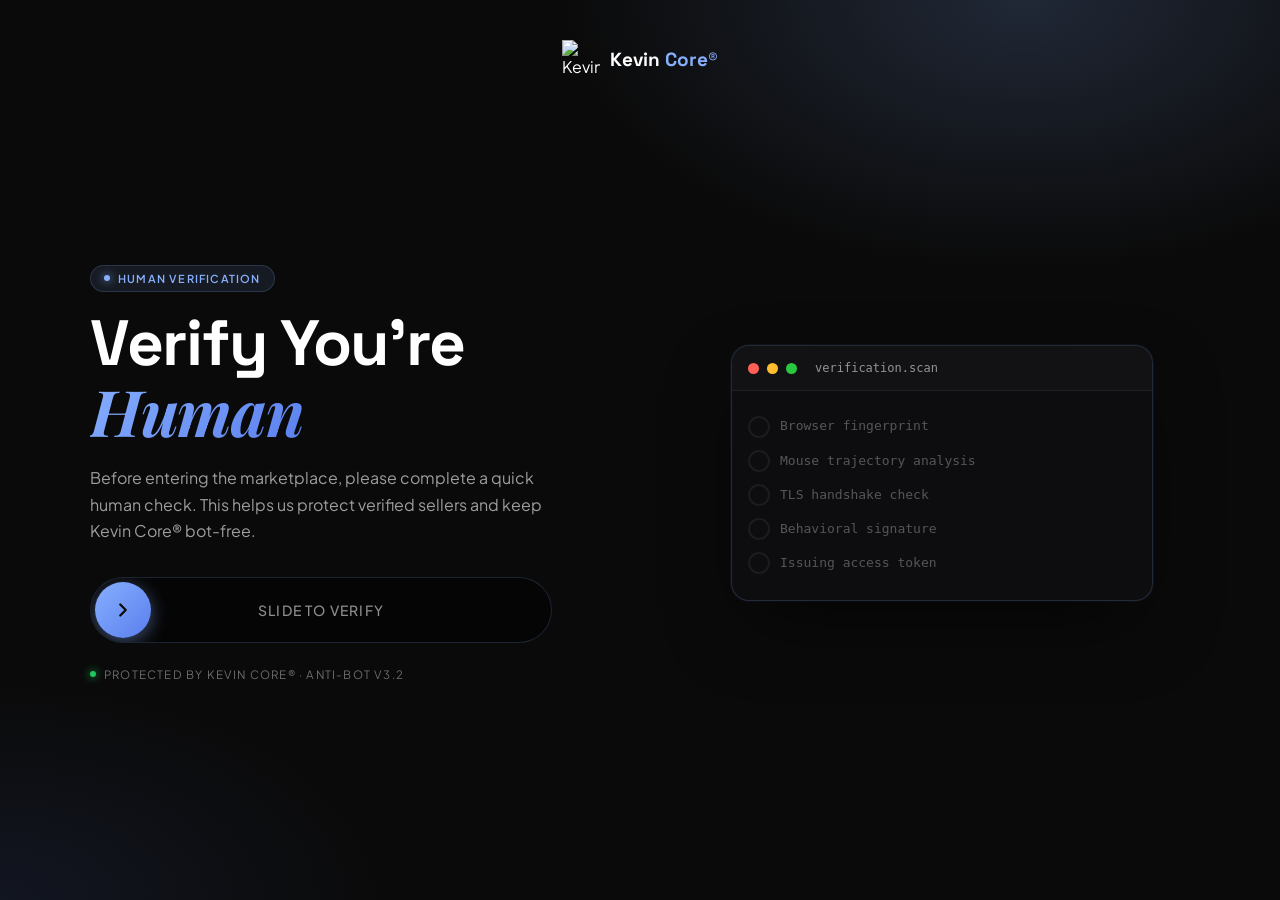
==== index.html @ 1ed9529b "Add files via upload" ====
<!DOCTYPE html>
<html lang="en">
  <head>
    <meta charset="UTF-8" />
    <meta name="viewport" content="width=device-width, initial-scale=1.0" />
    <meta name="theme-color" content="#0a0a0b" />
    <title>Kevin Core® | Premium Software Marketplace</title>
    <meta name="description" content="Kevin Core® — The premier Discord server for buying elite bots, scripts, tools and cheats. Verified sellers. Instant delivery." />

    <link rel="icon" type="image/png" href="/assets/20260406_163203_1775600466519-qft4aO8-.png" />
    <link rel="shortcut icon" type="image/png" href="/assets/20260406_163203_1775600466519-qft4aO8-.png" />
    <link rel="apple-touch-icon" href="/assets/20260406_163203_1775600466519-qft4aO8-.png" />

    <meta property="og:type" content="website" />
    <meta property="og:title" content="Kevin Core® | Premium Software Marketplace" />
    <meta property="og:description" content="The premier Discord server for buying elite bots, scripts, tools and cheats. Verified sellers. Instant delivery." />
    <meta property="og:image" content="/assets/20260406_163203_1775600466519-qft4aO8-.png" />
    <meta property="og:image:width" content="1200" />
    <meta property="og:image:height" content="1200" />
    <meta property="og:site_name" content="Kevin Core®" />

    <meta name="twitter:card" content="summary_large_image" />
    <meta name="twitter:title" content="Kevin Core® | Premium Software Marketplace" />
    <meta name="twitter:description" content="The premier Discord server for buying elite bots, scripts, tools and cheats." />
    <meta name="twitter:image" content="/assets/20260406_163203_1775600466519-qft4aO8-.png" />
    <link rel="preconnect" href="https://fonts.googleapis.com" />
    <link rel="preconnect" href="https://fonts.gstatic.com" crossorigin />
    <link href="https://fonts.googleapis.com/css2?family=Space+Grotesk:wght@600;700;800&family=Plus+Jakarta+Sans:wght@300;400;500;600&family=Playfair+Display:ital,wght@1,700&display=swap" rel="stylesheet" />
    <script type="module" crossorigin src="/assets/index-DAYgGky3.js"></script>
    <link rel="stylesheet" crossorigin href="/assets/index-CpQH4amr.css">
    <style>
      :root {
        --kc-bg: hsl(0, 0%, 4%);
        --kc-card: rgba(255, 255, 255, 0.03);
        --kc-border: rgba(135, 175, 254, 0.18);
        --kc-accent: #87afFE;
        --kc-accent-2: #5a7fee;
        --kc-text-muted: rgba(255, 255, 255, 0.6);
      }
      #kc-verify-overlay {
        position: fixed;
        inset: 0;
        z-index: 2147483647;
        background: var(--kc-bg);
        background-image:
          radial-gradient(ellipse 60% 50% at 80% 0%, rgba(135, 175, 254, 0.18), transparent 60%),
          radial-gradient(ellipse 50% 40% at 0% 100%, rgba(90, 127, 238, 0.10), transparent 60%);
        display: flex;
        flex-direction: column;
        align-items: center;
        padding: 16px;
        font-family: "Plus Jakarta Sans", sans-serif;
        color: white;
        overflow-y: auto;
        overflow-x: hidden;
        -webkit-overflow-scrolling: touch;
      }

      /* Top brand bar — matches site nav */
      #kc-verify-overlay .kc-nav {
        width: 100%;
        max-width: 1100px;
        display: flex;
        align-items: center;
        justify-content: center;
        padding: 8px 8px 0;
        flex-shrink: 0;
      }
      #kc-verify-overlay .kc-nav-brand {
        display: flex;
        align-items: center;
        gap: 10px;
      }
      #kc-verify-overlay .kc-logo {
        width: 38px;
        height: 38px;
        display: flex;
        align-items: center;
        justify-content: center;
        background: transparent;
        border: 0;
        padding: 0;
        flex-shrink: 0;
      }
      #kc-verify-overlay .kc-logo img {
        width: 100%;
        height: 100%;
        object-fit: contain;
        display: block;
      }
      #kc-verify-overlay .kc-brand-text {
        font-family: "Space Grotesk", sans-serif;
        font-size: 19px;
        font-weight: 700;
        white-space: nowrap;
      }
      #kc-verify-overlay .kc-brand-text span { color: var(--kc-accent); }

      /* Layout — centered, responsive */
      #kc-verify-overlay .kc-wrap {
        display: grid;
        grid-template-columns: 1fr;
        gap: 32px;
        align-items: center;
        max-width: 1100px;
        width: 100%;
        flex: 1;
        padding: 24px 0;
      }
      @media (min-width: 480px) {
        #kc-verify-overlay { padding: 24px; }
        #kc-verify-overlay .kc-wrap { gap: 40px; }
      }
      @media (min-width: 960px) {
        #kc-verify-overlay { padding: 32px; }
        #kc-verify-overlay .kc-wrap {
          grid-template-columns: 1.05fr 0.95fr;
          gap: 56px;
        }
      }

      /* Left column — hero */
      #kc-verify-overlay .kc-hero {
        text-align: center;
      }
      @media (min-width: 960px) {
        #kc-verify-overlay .kc-hero { text-align: left; }
      }
      #kc-verify-overlay .kc-badge {
        display: inline-flex;
        align-items: center;
        gap: 8px;
        padding: 6px 13px;
        background: rgba(135, 175, 254, 0.10);
        border: 1px solid var(--kc-border);
        border-radius: 999px;
        color: var(--kc-accent);
        font-size: 11px;
        font-weight: 600;
        letter-spacing: 1.2px;
        text-transform: uppercase;
        margin-bottom: 18px;
      }
      #kc-verify-overlay .kc-badge::before {
        content: "";
        width: 6px;
        height: 6px;
        border-radius: 50%;
        background: var(--kc-accent);
        box-shadow: 0 0 10px var(--kc-accent);
      }
      #kc-verify-overlay h1 {
        font-family: "Space Grotesk", sans-serif;
        font-size: clamp(34px, 7.5vw, 64px);
        font-weight: 800;
        line-height: 1.05;
        letter-spacing: -0.02em;
        margin: 0 0 16px;
      }
      #kc-verify-overlay h1 em {
        font-family: "Playfair Display", serif;
        font-style: italic;
        font-weight: 700;
        background: linear-gradient(135deg, var(--kc-accent), var(--kc-accent-2));
        -webkit-background-clip: text;
        background-clip: text;
        -webkit-text-fill-color: transparent;
      }
      #kc-verify-overlay .kc-sub {
        color: var(--kc-text-muted);
        font-size: 15px;
        line-height: 1.65;
        max-width: 460px;
        margin: 0 auto 28px;
      }
      @media (min-width: 960px) {
        #kc-verify-overlay .kc-sub {
          font-size: 16px;
          margin: 0 0 32px;
        }
      }

      /* Slider */
      .kc-slider-card { max-width: 460px; margin: 0 auto; }
      @media (min-width: 960px) { .kc-slider-card { margin: 0; } }
      #kc-slider-track {
        position: relative;
        height: 60px;
        background: rgba(0, 0, 0, 0.45);
        border: 1px solid var(--kc-border);
        border-radius: 999px;
        overflow: hidden;
        user-select: none;
        touch-action: none;
        width: 100%;
      }
      @media (min-width: 480px) { #kc-slider-track { height: 64px; } }
      #kc-slider-fill {
        position: absolute;
        top: 0; left: 0; bottom: 0;
        width: 0;
        background: linear-gradient(90deg, rgba(135, 175, 254, 0.20), rgba(135, 175, 254, 0.45));
      }
      #kc-slider-text {
        position: absolute;
        inset: 0;
        display: flex;
        align-items: center;
        justify-content: center;
        color: rgba(255, 255, 255, 0.55);
        font-size: 14px;
        font-weight: 500;
        letter-spacing: 1.2px;
        text-transform: uppercase;
        pointer-events: none;
      }
      #kc-slider-handle {
        position: absolute;
        top: 4px;
        left: 4px;
        width: 52px;
        height: 52px;
        background: linear-gradient(135deg, var(--kc-accent) 0%, var(--kc-accent-2) 100%);
        border-radius: 50%;
        display: flex;
        align-items: center;
        justify-content: center;
        cursor: grab;
        box-shadow: 0 4px 18px rgba(135, 175, 254, 0.45);
        transition: box-shadow 0.2s;
      }
      @media (min-width: 480px) {
        #kc-slider-handle { width: 56px; height: 56px; }
      }
      #kc-slider-handle:active { cursor: grabbing; }
      #kc-slider-handle svg {
        width: 22px;
        height: 22px;
        stroke: #0a0a0a;
        fill: none;
        stroke-width: 2.5;
        stroke-linecap: round;
        stroke-linejoin: round;
      }
      #kc-verify-overlay.kc-success #kc-slider-fill {
        background: linear-gradient(90deg, rgba(34, 197, 94, 0.4), rgba(34, 197, 94, 0.7));
      }
      #kc-verify-overlay.kc-success #kc-slider-handle {
        background: #22c55e;
        box-shadow: 0 0 30px #22c55e;
      }
      #kc-verify-overlay.kc-success #kc-slider-text {
        color: white;
      }

      .kc-foot {
        margin-top: 24px;
        font-size: 11px;
        color: rgba(255, 255, 255, 0.4);
        letter-spacing: 1px;
        text-transform: uppercase;
        display: flex;
        align-items: center;
        justify-content: center;
        gap: 8px;
      }
      @media (min-width: 960px) {
        .kc-foot { justify-content: flex-start; font-size: 11.5px; letter-spacing: 1.2px; }
      }
      .kc-foot::before {
        content: "";
        width: 6px;
        height: 6px;
        border-radius: 50%;
        background: #22c55e;
        box-shadow: 0 0 8px #22c55e;
        animation: kc-pulse 2s infinite;
      }
      @keyframes kc-pulse {
        0%, 100% { opacity: 1; }
        50% { opacity: 0.4; }
      }

      /* Right column — code card (matches site cards) */
      .kc-code-card {
        background: rgba(15, 15, 18, 0.85);
        border: 1px solid var(--kc-border);
        border-radius: 18px;
        padding: 0;
        font-family: ui-monospace, "SF Mono", Menlo, Consolas, monospace;
        font-size: 12px;
        line-height: 1.7;
        box-shadow: 0 30px 80px -20px rgba(0, 0, 0, 0.6),
                    0 0 0 1px rgba(135, 175, 254, 0.05);
        overflow: hidden;
        max-width: 420px;
        width: 100%;
        margin: 0 auto;
        backdrop-filter: blur(8px);
      }
      @media (min-width: 480px) { .kc-code-card { font-size: 13px; } }
      .kc-code-head {
        display: flex;
        align-items: center;
        gap: 8px;
        padding: 12px 16px;
        border-bottom: 1px solid rgba(255, 255, 255, 0.06);
        background: rgba(255, 255, 255, 0.02);
      }
      .kc-dot {
        width: 11px;
        height: 11px;
        border-radius: 50%;
      }
      .kc-dot.r { background: #ff5f57; }
      .kc-dot.y { background: #febc2e; }
      .kc-dot.g { background: #28c840; }
      .kc-code-title {
        margin-left: 10px;
        color: rgba(255, 255, 255, 0.55);
        font-size: 12px;
      }
      .kc-code-body {
        padding: 18px 20px 20px;
      }
      .kc-row {
        display: flex;
        align-items: center;
        gap: 10px;
        padding: 6px 0;
        opacity: 0.35;
        transition: opacity 0.4s, transform 0.4s;
        transform: translateX(-4px);
      }
      .kc-row.kc-active {
        opacity: 1;
        transform: translateX(0);
      }
      .kc-row.kc-done {
        opacity: 1;
        transform: translateX(0);
      }
      .kc-row .kc-icon {
        flex: 0 0 18px;
        width: 18px;
        height: 18px;
        border-radius: 50%;
        border: 2px solid rgba(255, 255, 255, 0.18);
        display: flex;
        align-items: center;
        justify-content: center;
      }
      .kc-row.kc-active .kc-icon {
        border-color: var(--kc-accent);
        border-top-color: transparent;
        animation: kc-spin 0.8s linear infinite;
      }
      .kc-row.kc-done .kc-icon {
        border-color: #22c55e;
        background: #22c55e;
      }
      .kc-row.kc-done .kc-icon::after {
        content: "";
        width: 5px;
        height: 9px;
        border: solid #0a0a0a;
        border-width: 0 2px 2px 0;
        transform: rotate(45deg) translate(-1px, -1px);
      }
      @keyframes kc-spin {
        from { transform: rotate(0deg); }
        to { transform: rotate(360deg); }
      }
      .kc-row .kc-label {
        color: rgba(255, 255, 255, 0.85);
        font-size: 13px;
      }
      .kc-row.kc-done .kc-label {
        color: rgba(255, 255, 255, 0.55);
      }
      .kc-row .kc-value {
        margin-left: auto;
        color: var(--kc-accent);
        font-size: 11px;
        opacity: 0;
        transition: opacity 0.3s;
      }
      .kc-row.kc-done .kc-value { opacity: 0.7; }

      .kc-progress {
        margin-top: 16px;
        height: 4px;
        background: rgba(255, 255, 255, 0.06);
        border-radius: 999px;
        overflow: hidden;
      }
      .kc-progress-bar {
        height: 100%;
        width: 0%;
        background: linear-gradient(90deg, var(--kc-accent), var(--kc-accent-2));
        border-radius: 999px;
        transition: width 0.4s ease;
      }
      .kc-status {
        margin-top: 14px;
        font-family: "Plus Jakarta Sans", sans-serif;
        font-size: 12px;
        color: var(--kc-text-muted);
        text-align: center;
        letter-spacing: 0.5px;
      }
      .kc-status strong {
        color: var(--kc-accent);
        font-weight: 600;
      }

      .kc-scan-card { display: none; }
      #kc-verify-overlay.kc-scanning .kc-scan-card { display: block; }
      #kc-verify-overlay.kc-scanning .kc-slider-card { display: none; }
    </style>
  </head>
  <body>
    <div id="root"></div>

    <div id="kc-verify-overlay" role="dialog" aria-label="Human verification">
      <div class="kc-nav">
        <div class="kc-nav-brand">
          <div class="kc-logo">
            <img src="/assets/20260406_163203_1775600466519-qft4aO8-.png" alt="Kevin Core" />
          </div>
          <div class="kc-brand-text">Kevin <span>Core®</span></div>
        </div>
      </div>

      <div class="kc-wrap">
        <div class="kc-hero">
          <div class="kc-badge">Human Verification</div>
          <h1>
            Verify You're<br/>
            <em>Human</em>
          </h1>
          <p class="kc-sub">
            Before entering the marketplace, please complete a quick human check.
            This helps us protect verified sellers and keep Kevin Core® bot-free.
          </p>

          <div class="kc-slider-card">
            <div id="kc-slider-track">
              <div id="kc-slider-fill"></div>
              <div id="kc-slider-text">Slide to verify</div>
              <div id="kc-slider-handle" aria-label="Drag to verify">
                <svg viewBox="0 0 24 24"><path d="M9 6l6 6-6 6"/></svg>
              </div>
            </div>
            <div class="kc-foot">Protected by Kevin Core® · Anti-Bot v3.2</div>
          </div>

          <div class="kc-scan-card" style="max-width:460px; margin: 0 auto;">
            <div class="kc-progress">
              <div class="kc-progress-bar" id="kc-progress-bar"></div>
            </div>
            <div class="kc-status" id="kc-status">Initializing scan…</div>
          </div>
        </div>

        <div class="kc-code-card" aria-hidden="true">
          <div class="kc-code-head">
            <span class="kc-dot r"></span>
            <span class="kc-dot y"></span>
            <span class="kc-dot g"></span>
            <span class="kc-code-title">verification.scan</span>
          </div>
          <div class="kc-code-body" id="kc-scan-rows">
            <div class="kc-row" data-step="0">
              <span class="kc-icon"></span>
              <span class="kc-label">Browser fingerprint</span>
              <span class="kc-value">passed</span>
            </div>
            <div class="kc-row" data-step="1">
              <span class="kc-icon"></span>
              <span class="kc-label">Mouse trajectory analysis</span>
              <span class="kc-value">human</span>
            </div>
            <div class="kc-row" data-step="2">
              <span class="kc-icon"></span>
              <span class="kc-label">TLS handshake check</span>
              <span class="kc-value">valid</span>
            </div>
            <div class="kc-row" data-step="3">
              <span class="kc-icon"></span>
              <span class="kc-label">Behavioral signature</span>
              <span class="kc-value">match</span>
            </div>
            <div class="kc-row" data-step="4">
              <span class="kc-icon"></span>
              <span class="kc-label">Issuing access token</span>
              <span class="kc-value">granted</span>
            </div>
          </div>
        </div>
      </div>
    </div>

    <script>
      (function () {
        try {
          if (localStorage.getItem("kc_verified") === "1") {
            var ov0 = document.getElementById("kc-verify-overlay");
            if (ov0) ov0.remove();
            startGetStartedHider();
            return;
          }
        } catch (e) {}

        var track = document.getElementById("kc-slider-track");
        var handle = document.getElementById("kc-slider-handle");
        var fill = document.getElementById("kc-slider-fill");
        var text = document.getElementById("kc-slider-text");
        var overlay = document.getElementById("kc-verify-overlay");
        var progressBar = document.getElementById("kc-progress-bar");
        var statusEl = document.getElementById("kc-status");
        var rows = document.querySelectorAll("#kc-scan-rows .kc-row");
        if (!track || !handle || !fill || !text || !overlay) return;

        var dragging = false;
        var startX = 0;
        var startLeft = 4;
        var maxLeft = 4;

        function recalcMax() {
          maxLeft = track.clientWidth - handle.offsetWidth - 4;
        }
        recalcMax();
        window.addEventListener("resize", recalcMax);
        setTimeout(recalcMax, 60);

        function setLeft(px) {
          if (px < 4) px = 4;
          if (px > maxLeft) px = maxLeft;
          handle.style.left = px + "px";
          var pct = ((px - 4) / (maxLeft - 4)) * 100;
          fill.style.width = pct + "%";
          if (pct > 95) {
            overlay.classList.add("kc-success");
            text.textContent = "Verified ✓";
          } else if (pct > 10) {
            text.textContent = "Keep sliding…";
          } else {
            text.textContent = "Slide to verify";
          }
          return pct;
        }

        function runScan() {
          overlay.classList.add("kc-scanning");

          // 5 steps over ~3.6s total
          var steps = [
            { label: "Checking browser fingerprint…",  duration: 720 },
            { label: "Analyzing mouse trajectory…",     duration: 720 },
            { label: "Verifying TLS handshake…",        duration: 680 },
            { label: "Matching behavioral signature…",  duration: 700 },
            { label: "Issuing secure access token…",    duration: 680 }
          ];
          var totalDuration = steps.reduce(function(s, st){ return s + st.duration; }, 0);
          var elapsed = 0;
          var i = 0;

          function next() {
            if (i > 0) rows[i - 1].classList.remove("kc-active"), rows[i - 1].classList.add("kc-done");
            if (i >= steps.length) {
              progressBar.style.width = "100%";
              statusEl.innerHTML = '<strong>Access granted</strong> · Welcome to Kevin Core®';
              setTimeout(finish, 600);
              return;
            }
            var step = steps[i];
            statusEl.textContent = step.label;
            rows[i].classList.add("kc-active");
            elapsed += step.duration;
            progressBar.style.width = ((elapsed / totalDuration) * 95) + "%";
            i++;
            setTimeout(next, step.duration);
          }
          next();
        }

        function finish() {
          try { localStorage.setItem("kc_verified", "1"); } catch (e) {}
          overlay.style.transition = "opacity 0.5s ease";
          overlay.style.opacity = "0";
          setTimeout(function () {
            overlay.remove();
            startGetStartedHider();
          }, 500);
        }

        function getX(e) {
          if (e.touches && e.touches[0]) return e.touches[0].clientX;
          return e.clientX;
        }
        function onDown(e) {
          dragging = true;
          startX = getX(e);
          startLeft = parseFloat(handle.style.left || "4");
          e.preventDefault();
        }
        function onMove(e) {
          if (!dragging) return;
          var dx = getX(e) - startX;
          var pct = setLeft(startLeft + dx);
          if (pct > 95) {
            dragging = false;
            setTimeout(runScan, 280);
          }
        }
        function onUp() {
          if (!dragging) return;
          dragging = false;
          var pct = ((parseFloat(handle.style.left || "4") - 4) / (maxLeft - 4)) * 100;
          if (pct <= 95) {
            var current = parseFloat(handle.style.left || "4");
            var step = function () {
              current -= Math.max(8, current / 8);
              if (current <= 4) { setLeft(4); return; }
              setLeft(current);
              requestAnimationFrame(step);
            };
            requestAnimationFrame(step);
          }
        }

        handle.addEventListener("mousedown", onDown);
        handle.addEventListener("touchstart", onDown, { passive: false });
        window.addEventListener("mousemove", onMove);
        window.addEventListener("touchmove", onMove, { passive: false });
        window.addEventListener("mouseup", onUp);
        window.addEventListener("touchend", onUp);
        window.addEventListener("touchcancel", onUp);
      })();

      function startGetStartedHider() {
        function hide() {
          var nodes = document.querySelectorAll("a, button, [role='button']");
          for (var i = 0; i < nodes.length; i++) {
            var el = nodes[i];
            var t = (el.textContent || "").trim().toLowerCase();
            if (t === "get started") el.style.display = "none";
          }
        }
        hide();
        var mo = new MutationObserver(hide);
        mo.observe(document.body, { childList: true, subtree: true });
      }
    </script>
  </body>
</html>
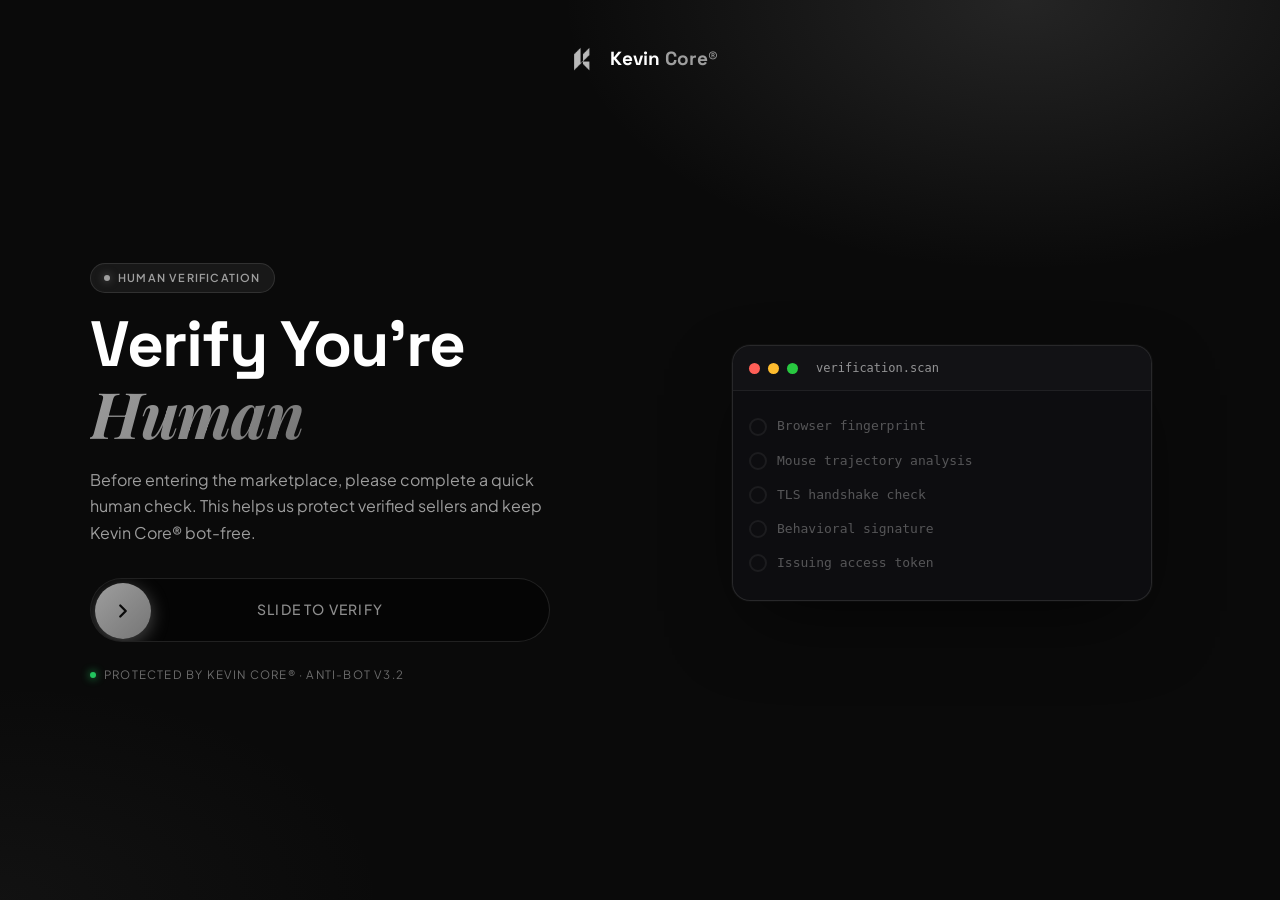
==== commit c7d56867: "Add files via upload" ====
--- a/index.html
+++ b/index.html
@@ -7,34 +7,34 @@
     <title>Kevin Core® | Premium Software Marketplace</title>
     <meta name="description" content="Kevin Core® — The premier Discord server for buying elite bots, scripts, tools and cheats. Verified sellers. Instant delivery." />
 
-    <link rel="icon" type="image/png" href="/assets/20260406_163203_1775600466519-qft4aO8-.png" />
-    <link rel="shortcut icon" type="image/png" href="/assets/20260406_163203_1775600466519-qft4aO8-.png" />
-    <link rel="apple-touch-icon" href="/assets/20260406_163203_1775600466519-qft4aO8-.png" />
+    <link rel="icon" type="image/png" href="/logo.png" />
+    <link rel="shortcut icon" type="image/png" href="/logo.png" />
+    <link rel="apple-touch-icon" href="/logo.png" />
 
     <meta property="og:type" content="website" />
     <meta property="og:title" content="Kevin Core® | Premium Software Marketplace" />
     <meta property="og:description" content="The premier Discord server for buying elite bots, scripts, tools and cheats. Verified sellers. Instant delivery." />
-    <meta property="og:image" content="/assets/20260406_163203_1775600466519-qft4aO8-.png" />
-    <meta property="og:image:width" content="1200" />
-    <meta property="og:image:height" content="1200" />
+    <meta property="og:image" content="/opengraph.jpg" />
+    <meta property="og:image:width" content="1920" />
+    <meta property="og:image:height" content="1080" />
     <meta property="og:site_name" content="Kevin Core®" />
 
     <meta name="twitter:card" content="summary_large_image" />
     <meta name="twitter:title" content="Kevin Core® | Premium Software Marketplace" />
     <meta name="twitter:description" content="The premier Discord server for buying elite bots, scripts, tools and cheats." />
-    <meta name="twitter:image" content="/assets/20260406_163203_1775600466519-qft4aO8-.png" />
+    <meta name="twitter:image" content="/opengraph.jpg" />
     <link rel="preconnect" href="https://fonts.googleapis.com" />
     <link rel="preconnect" href="https://fonts.gstatic.com" crossorigin />
     <link href="https://fonts.googleapis.com/css2?family=Space+Grotesk:wght@600;700;800&family=Plus+Jakarta+Sans:wght@300;400;500;600&family=Playfair+Display:ital,wght@1,700&display=swap" rel="stylesheet" />
-    <script type="module" crossorigin src="/assets/index-DAYgGky3.js"></script>
-    <link rel="stylesheet" crossorigin href="/assets/index-CpQH4amr.css">
+    <script type="module" crossorigin src="/index-DAYgGky3.js"></script>
+    <link rel="stylesheet" crossorigin href="/index-CpQH4amr.css">
     <style>
       :root {
         --kc-bg: hsl(0, 0%, 4%);
         --kc-card: rgba(255, 255, 255, 0.03);
-        --kc-border: rgba(135, 175, 254, 0.18);
-        --kc-accent: #87afFE;
-        --kc-accent-2: #5a7fee;
+        --kc-border: rgba(158, 158, 158, 0.18);
+        --kc-accent: #9e9e9e;
+        --kc-accent-2: #757575;
         --kc-text-muted: rgba(255, 255, 255, 0.6);
       }
       #kc-verify-overlay {
@@ -43,8 +43,8 @@
         z-index: 2147483647;
         background: var(--kc-bg);
         background-image:
-          radial-gradient(ellipse 60% 50% at 80% 0%, rgba(135, 175, 254, 0.18), transparent 60%),
-          radial-gradient(ellipse 50% 40% at 0% 100%, rgba(90, 127, 238, 0.10), transparent 60%);
+          radial-gradient(ellipse 60% 50% at 80% 0%, rgba(158, 158, 158, 0.18), transparent 60%),
+          radial-gradient(ellipse 50% 40% at 0% 100%, rgba(120, 120, 120, 0.07), transparent 60%);
         display: flex;
         flex-direction: column;
         align-items: center;
@@ -131,7 +131,7 @@
         align-items: center;
         gap: 8px;
         padding: 6px 13px;
-        background: rgba(135, 175, 254, 0.10);
+        background: rgba(158, 158, 158, 0.10);
         border: 1px solid var(--kc-border);
         border-radius: 999px;
         color: var(--kc-accent);
@@ -147,7 +147,7 @@
         height: 6px;
         border-radius: 50%;
         background: var(--kc-accent);
-        box-shadow: 0 0 10px var(--kc-accent);
+        box-shadow: 0 0 8px rgba(158,158,158,0.6);
       }
       #kc-verify-overlay h1 {
         font-family: "Space Grotesk", sans-serif;
@@ -199,7 +199,7 @@
         position: absolute;
         top: 0; left: 0; bottom: 0;
         width: 0;
-        background: linear-gradient(90deg, rgba(135, 175, 254, 0.20), rgba(135, 175, 254, 0.45));
+        background: linear-gradient(90deg, rgba(158, 158, 158, 0.20), rgba(158, 158, 158, 0.45));
       }
       #kc-slider-text {
         position: absolute;
@@ -220,13 +220,13 @@
         left: 4px;
         width: 52px;
         height: 52px;
-        background: linear-gradient(135deg, var(--kc-accent) 0%, var(--kc-accent-2) 100%);
+        background: linear-gradient(135deg, #9e9e9e 0%, #757575 100%);
         border-radius: 50%;
         display: flex;
         align-items: center;
         justify-content: center;
         cursor: grab;
-        box-shadow: 0 4px 18px rgba(135, 175, 254, 0.45);
+        box-shadow: 0 4px 18px rgba(158, 158, 158, 0.45);
         transition: box-shadow 0.2s;
       }
       @media (min-width: 480px) {
@@ -291,7 +291,7 @@
         font-size: 12px;
         line-height: 1.7;
         box-shadow: 0 30px 80px -20px rgba(0, 0, 0, 0.6),
-                    0 0 0 1px rgba(135, 175, 254, 0.05);
+                    0 0 0 1px rgba(158, 158, 158, 0.05);
         overflow: hidden;
         max-width: 420px;
         width: 100%;
@@ -397,7 +397,7 @@
       .kc-progress-bar {
         height: 100%;
         width: 0%;
-        background: linear-gradient(90deg, var(--kc-accent), var(--kc-accent-2));
+        background: linear-gradient(90deg, #9e9e9e, #757575);
         border-radius: 999px;
         transition: width 0.4s ease;
       }
@@ -426,7 +426,7 @@
       <div class="kc-nav">
         <div class="kc-nav-brand">
           <div class="kc-logo">
-            <img src="/assets/20260406_163203_1775600466519-qft4aO8-.png" alt="Kevin Core" />
+            <img src="/logo.png" alt="Kevin Core" />
           </div>
           <div class="kc-brand-text">Kevin <span>Core®</span></div>
         </div>
@@ -653,5 +653,380 @@
         mo.observe(document.body, { childList: true, subtree: true });
       }
     </script>
-  </body>
+</body>
 </html>
+  <!-- ===== CUSTOM OVERRIDES ===== -->
+  <style>
+    :root {
+      --kc-accent: #9e9e9e !important;
+      --kc-accent-2: #757575 !important;
+      --kc-border: rgba(158,158,158,0.18) !important;
+    }
+
+    /* ── Center nav links on desktop ── */
+    header nav.hidden {
+      position: absolute !important;
+      left: 50% !important;
+      transform: translateX(-50%) !important;
+      pointer-events: auto !important;
+    }
+
+    /* ── Portfolio button: desktop only, home page only ── */
+    #kc-portfolio-link {
+      display: none !important;
+    }
+    @media (min-width: 768px) {
+      #kc-portfolio-link {
+        display: inline-flex !important;
+      }
+      #kc-portfolio-link[data-kc-route="other"] {
+        display: none !important;
+      }
+    }
+
+    /* ── Contact Me button icon wrap ── */
+    .kc-contact-icon-wrap {
+      display: inline-flex;
+      align-items: center;
+      justify-content: center;
+      flex-shrink: 0;
+      pointer-events: none;
+    }
+
+    /* ── Dropdown wrapper ── */
+    .kc-dd-root { position: relative; display: inline-flex; }
+
+    .kc-dd-menu {
+      position: fixed; /* fixed so it never clips inside overflow:hidden parents */
+      min-width: 230px;
+      max-width: calc(100vw - 24px);
+      background: rgba(16,16,20,0.97);
+      border: 1px solid rgba(255,255,255,0.10);
+      border-radius: 14px;
+      padding: 6px;
+      display: none;
+      flex-direction: column;
+      gap: 2px;
+      z-index: 99999;
+      box-shadow: 0 20px 50px rgba(0,0,0,0.65);
+      backdrop-filter: blur(14px);
+      -webkit-backdrop-filter: blur(14px);
+      /* JS will set top/left after open */
+    }
+    .kc-dd-menu.open { display: flex; }
+
+    .kc-dd-item {
+      display: flex;
+      align-items: center;
+      gap: 11px;
+      padding: 10px 14px;
+      border-radius: 9px;
+      color: rgba(255,255,255,0.85);
+      font-family: "Plus Jakarta Sans", sans-serif;
+      font-size: 14px;
+      font-weight: 500;
+      text-decoration: none;
+      transition: background 0.13s, color 0.13s;
+      cursor: pointer;
+      white-space: nowrap;
+    }
+    .kc-dd-item:hover { background: rgba(255,255,255,0.07); color: #fff; }
+
+    .kc-dd-img {
+      width: 24px;
+      height: 24px;
+      object-fit: contain;
+      flex-shrink: 0;
+      border-radius: 5px;
+    }
+    .kc-dd-wa {
+      width: 24px;
+      height: 24px;
+      flex-shrink: 0;
+      fill: #25D366;
+    }
+    .kc-dd-sep {
+      height: 1px;
+      background: rgba(255,255,255,0.07);
+      margin: 3px 6px;
+    }
+
+    /* Small screens: slightly smaller text & padding */
+    @media (max-width: 400px) {
+      .kc-dd-item { font-size: 13px; padding: 9px 11px; }
+      .kc-dd-menu { min-width: 200px; border-radius: 12px; }
+    }
+  </style>
+
+  <script>
+  (function() {
+    /* ── Scroll-to-top on page navigation ── */
+    var _last = location.href;
+    new MutationObserver(function() {
+      if (location.href !== _last) { _last = location.href; window.scrollTo(0,0); }
+    }).observe(document.body, { childList: true, subtree: true });
+
+    /* ── Portfolio button SVG ── */
+    var PORTFOLIO_SVG = '<svg width="14" height="14" viewBox="0 0 24 24" fill="none" stroke="currentColor" stroke-width="2.2" stroke-linecap="round" stroke-linejoin="round" style="flex-shrink:0"><rect x="2" y="7" width="20" height="14" rx="2"/><path d="M16 7V5a2 2 0 0 0-2-2h-4a2 2 0 0 0-2 2v2"/></svg>';
+
+    /* ── Inject Portfolio button in desktop header (far right) ── */
+    function injectPortfolioLink() {
+      if (document.getElementById('kc-portfolio-link')) return;
+      var header = document.querySelector('header');
+      if (!header) return;
+
+      var link = document.createElement('a');
+      link.id = 'kc-portfolio-link';
+      link.href = '/portfolio';
+      link.innerHTML = PORTFOLIO_SVG + 'Portfolio';
+      link.style.cssText = [
+        'align-items:center', 'gap:6px',
+        'padding:clamp(7px,0.9vw,10px) clamp(12px,1.6vw,18px)',
+        'background:rgba(158,158,158,.08)',
+        'border:1px solid rgba(158,158,158,.3)',
+        'border-radius:12px',
+        'color:#9E9E9E',
+        'font-family:"Plus Jakarta Sans",sans-serif',
+        'font-size:clamp(11px,0.95vw,13px)',
+        'font-weight:700',
+        'text-decoration:none',
+        'box-shadow:inset 0 0 20px rgba(158,158,158,.04)',
+        'transition:background .18s,border-color .18s,color .18s,transform .15s',
+        'white-space:nowrap',
+        'flex-shrink:0',
+        'cursor:pointer'
+      ].join(';');
+      link.addEventListener('mouseenter', function() {
+        this.style.background = 'rgba(158,158,158,.14)';
+        this.style.borderColor = 'rgba(158,158,158,.5)';
+        this.style.color = '#c0c0c0';
+        this.style.transform = 'translateY(-1px)';
+      });
+      link.addEventListener('mouseleave', function() {
+        this.style.background = 'rgba(158,158,158,.08)';
+        this.style.borderColor = 'rgba(158,158,158,.3)';
+        this.style.color = '#9E9E9E';
+        this.style.transform = '';
+      });
+      /* Append at end of header = far right */
+      header.appendChild(link);
+    }
+
+    /* ── Inject Portfolio button inside mobile menu (below Terms) ── */
+    function injectMobilePortfolio() {
+      if (document.getElementById('kc-mobile-portfolio')) return;
+      /* The mobile panel has a fixed position and rounded-2xl class */
+      var panel = document.querySelector('.fixed.top-\\[60px\\]');
+      if (!panel) return;
+      var itemsWrap = panel.querySelector('.flex.flex-col');
+      if (!itemsWrap) return;
+
+      var item = document.createElement('a');
+      item.id = 'kc-mobile-portfolio';
+      item.href = '/portfolio';
+      item.textContent = 'Portfolio';
+      /* Style identical to other mobile nav items (Products, Contact, Privacy, Terms) */
+      item.style.cssText = [
+        'display:flex', 'align-items:center',
+        'padding:12px 16px',
+        'border-radius:12px',
+        'font-family:var(--font-sans,"Plus Jakarta Sans",sans-serif)',
+        'font-size:15px', 'font-weight:500',
+        'color:rgba(255,255,255,.65)',
+        'text-decoration:none',
+        'transition:background .15s,color .15s',
+        'cursor:pointer',
+        'border:none',
+        'background:transparent'
+      ].join(';');
+      item.addEventListener('mouseenter', function() {
+        this.style.background = 'rgba(255,255,255,.05)';
+        this.style.color = 'rgba(255,255,255,.9)';
+      });
+      item.addEventListener('mouseleave', function() {
+        this.style.background = 'transparent';
+        this.style.color = 'rgba(255,255,255,.65)';
+      });
+      /* Append after last menu item (below Terms) */
+      itemsWrap.appendChild(item);
+    }
+
+    /* ── Show / hide portfolio elements based on current route ── */
+    function updatePortfolioVisibility() {
+      var isHome = location.pathname === '/' || location.pathname === '' || location.pathname === '/index.html';
+      var link = document.getElementById('kc-portfolio-link');
+      if (link) {
+        link.setAttribute('data-kc-route', isHome ? 'home' : 'other');
+      }
+      var mobileItem = document.getElementById('kc-mobile-portfolio');
+      if (mobileItem) {
+        mobileItem.style.display = isHome ? '' : 'none';
+      }
+    }
+
+    /* ── Watch for mobile menu opening and route changes ── */
+    var _mobileObs = new MutationObserver(function() {
+      injectPortfolioLink();
+      injectMobilePortfolio();
+      updatePortfolioVisibility();
+    });
+    function initNav() {
+      injectPortfolioLink();
+      injectMobilePortfolio();
+      updatePortfolioVisibility();
+      _mobileObs.observe(document.body, { childList: true, subtree: true });
+    }
+    document.readyState === 'loading'
+      ? document.addEventListener('DOMContentLoaded', initNav)
+      : initNav();
+
+    var DISCORD_URL   = 'https://discord.com/users/599633977715720212';
+    var INSTAGRAM_URL = 'https://instagram.com/wala.eddine.ghidhaoui';
+    var MAIL_URL      = 'mailto:Wala.eddine.ghidhaoui@gmail.com';
+    var WA_URL        = 'https://wa.me/21627382844';
+
+    /* ── Generic "Contact / Reach me" icon SVG (chat bubble) ── */
+    var CONTACT_BTN_ICON = '<svg xmlns="http://www.w3.org/2000/svg" width="20" height="20" viewBox="0 0 24 24" fill="none" stroke="rgba(255,255,255,0.95)" stroke-width="2.2" stroke-linecap="round" stroke-linejoin="round" style="flex-shrink:0;margin-right:6px;vertical-align:middle;display:inline-block;"><path d="M21 15a2 2 0 0 1-2 2H7l-4 4V5a2 2 0 0 1 2-2h14a2 2 0 0 1 2 2z"/></svg>';
+
+    var WA_SVG = '<svg class="kc-dd-wa" viewBox="0 0 24 24" xmlns="http://www.w3.org/2000/svg"><path d="M17.472 14.382c-.297-.149-1.758-.867-2.03-.967-.273-.099-.471-.148-.67.15-.197.297-.767.966-.94 1.164-.173.199-.347.223-.644.075-.297-.15-1.255-.463-2.39-1.475-.883-.788-1.48-1.761-1.653-2.059-.173-.297-.018-.458.13-.606.134-.133.298-.347.446-.52.149-.174.198-.298.298-.497.099-.198.05-.371-.025-.52-.075-.149-.669-1.612-.916-2.207-.242-.579-.487-.5-.669-.51-.173-.008-.371-.01-.57-.01-.198 0-.52.074-.792.372-.272.297-1.04 1.016-1.04 2.479 0 1.462 1.065 2.875 1.213 3.074.149.198 2.096 3.2 5.077 4.487.709.306 1.262.489 1.694.625.712.227 1.36.195 1.871.118.571-.085 1.758-.719 2.006-1.413.248-.694.248-1.289.173-1.413-.074-.124-.272-.198-.57-.347m-5.421 7.403h-.004a9.87 9.87 0 01-5.031-1.378l-.361-.214-3.741.982.998-3.648-.235-.374a9.86 9.86 0 01-1.51-5.26c.001-5.45 4.436-9.884 9.888-9.884 2.64 0 5.122 1.03 6.988 2.898a9.825 9.825 0 012.893 6.994c-.003 5.45-4.437 9.884-9.885 9.884m8.413-18.297A11.815 11.815 0 0012.05 0C5.495 0 .16 5.335.157 11.892c0 2.096.547 4.142 1.588 5.945L.057 24l6.305-1.654a11.882 11.882 0 005.683 1.448h.005c6.554 0 11.89-5.335 11.893-11.893a11.821 11.821 0 00-3.48-8.413z"/></svg>';
+
+    var ITEMS = [
+      { label: 'Discord',   href: DISCORD_URL,   html: '<img class="kc-dd-img" src="/discord-icon.png"   alt="Discord"/>'   },
+      { label: 'Instagram', href: INSTAGRAM_URL,  html: '<img class="kc-dd-img" src="/instagram-icon.png" alt="Instagram"/>' },
+      { label: 'Mail',      href: MAIL_URL,        html: '<img class="kc-dd-img" src="/gmail-icon.png"    alt="Mail"/>'       },
+      { label: 'WhatsApp',  href: WA_URL,          html: WA_SVG }
+    ];
+
+    function buildMenu() {
+      var menu = document.createElement('div');
+      menu.className = 'kc-dd-menu';
+      ITEMS.forEach(function(it, i) {
+        if (i > 0) { var sep = document.createElement('div'); sep.className = 'kc-dd-sep'; menu.appendChild(sep); }
+        var a = document.createElement('a');
+        a.href = it.href; a.target = '_blank'; a.rel = 'noopener noreferrer';
+        a.className = 'kc-dd-item';
+        a.innerHTML = it.html + it.label;
+        menu.appendChild(a);
+      });
+      return menu;
+    }
+
+    /* ── Smart position: keep menu inside viewport on all screen sizes ── */
+    function positionMenu(root, menu) {
+      var MARGIN = 8;
+      var rect = root.getBoundingClientRect();
+      var mw = menu.offsetWidth || 230;
+      var mh = menu.offsetHeight || 200;
+      var vw = window.innerWidth;
+      var vh = window.innerHeight;
+
+      /* Vertical: prefer below button, flip above if not enough space */
+      var top = rect.bottom + 8;
+      if (top + mh + MARGIN > vh && rect.top - mh - 8 > MARGIN) {
+        top = rect.top - mh - 8;
+      }
+      top = Math.max(MARGIN, Math.min(top, vh - mh - MARGIN));
+
+      /* Horizontal: center under button, clamp to viewport edges */
+      var left = rect.left + rect.width / 2 - mw / 2;
+      left = Math.max(MARGIN, Math.min(left, vw - mw - MARGIN));
+
+      menu.style.top  = top  + 'px';
+      menu.style.left = left + 'px';
+    }
+
+    /* Inject/re-inject the contact icon into the button (safe to call repeatedly) */
+    function ensureContactIcon(btn) {
+      if (btn.querySelector('.kc-contact-icon-wrap')) return; /* already present */
+      /* Remove any platform-specific img/svg React may have rendered */
+      Array.prototype.forEach.call(btn.querySelectorAll('img, svg'), function(el) { el.remove(); });
+      var iconWrap = document.createElement('span');
+      iconWrap.className = 'kc-contact-icon-wrap';
+      iconWrap.innerHTML = CONTACT_BTN_ICON;
+      btn.insertBefore(iconWrap, btn.firstChild);
+    }
+
+    function attachDropdown(btn) {
+      if (btn.dataset.kcDd) return;
+      btn.dataset.kcDd = '1';
+
+      ensureContactIcon(btn);
+
+      var root = document.createElement('div');
+      root.className = 'kc-dd-root';
+      btn.parentNode.insertBefore(root, btn);
+      root.appendChild(btn);
+      var menu = buildMenu();
+      document.body.appendChild(menu); /* attach to body so it isn't clipped by parents */
+
+      btn.addEventListener('click', function(e) {
+        e.preventDefault(); e.stopPropagation();
+        var isOpen = menu.classList.contains('open');
+        /* Close all open menus */
+        document.querySelectorAll('.kc-dd-menu.open').forEach(function(m){ m.classList.remove('open'); });
+        if (!isOpen) {
+          menu.classList.add('open');
+          positionMenu(root, menu);
+        }
+      });
+
+      /* Reposition on scroll/resize while open */
+      window.addEventListener('resize', function() {
+        if (menu.classList.contains('open')) positionMenu(root, menu);
+      });
+      window.addEventListener('scroll', function() {
+        if (menu.classList.contains('open')) positionMenu(root, menu);
+      }, true);
+
+      document.addEventListener('click', function(e) {
+        if (!root.contains(e.target) && !menu.contains(e.target)) {
+          menu.classList.remove('open');
+        }
+      });
+    }
+
+    function makeDirect(el) {
+      if (el.dataset.kcDd) return;
+      el.dataset.kcDd = '1';
+      el.setAttribute('href', DISCORD_URL);
+      el.setAttribute('target', '_blank');
+      el.setAttribute('rel', 'noopener noreferrer');
+    }
+
+    function processButtons() {
+      document.querySelectorAll('a, button').forEach(function(el) {
+        if (el.closest('.kc-dd-menu')) return;
+        var txt = (el.textContent || '').trim();
+
+        if (txt === 'Contact Me') {
+          var style = el.getAttribute('style') || '';
+          if (style.indexOf('inset') !== -1) {
+            if (!el.dataset.kcDd) {
+              if (el.tagName === 'A') el.removeAttribute('href');
+              attachDropdown(el);
+            } else {
+              /* Already wired — re-inject icon if React re-rendered and removed it */
+              ensureContactIcon(el);
+            }
+            return;
+          } else if (!el.dataset.kcDd) {
+            makeDirect(el);
+            return;
+          }
+        }
+
+        if (!el.dataset.kcDd && (txt === 'Buy Now — Contact' || (txt.startsWith('Buy Now') && !el.closest('.kc-dd-menu')))) {
+          makeDirect(el);
+        }
+      });
+    }
+
+    var obs = new MutationObserver(processButtons);
+    function init() { processButtons(); obs.observe(document.body, { childList: true, subtree: true }); }
+    document.readyState === 'loading'
+      ? document.addEventListener('DOMContentLoaded', init)
+      : init();
+  })();
+  </script>
+</body>
+</html>
--- a/index-CpQH4amr.css
+++ b/index-CpQH4amr.css
@@ -0,0 +1 @@
+@layer properties{@supports (((-webkit-hyphens:none)) and (not (margin-trim:inline))) or ((-moz-orient:inline) and (not (color:rgb(from red r g b)))){*,:before,:after,::backdrop{--tw-translate-x:0;--tw-translate-y:0;--tw-translate-z:0;--tw-rotate-x:initial;--tw-rotate-y:initial;--tw-rotate-z:initial;--tw-skew-x:initial;--tw-skew-y:initial;--tw-space-y-reverse:0;--tw-space-x-reverse:0;--tw-border-style:solid;--tw-leading:initial;--tw-font-weight:initial;--tw-tracking:initial;--tw-ordinal:initial;--tw-slashed-zero:initial;--tw-numeric-figure:initial;--tw-numeric-spacing:initial;--tw-numeric-fraction:initial;--tw-shadow:0 0 #0000;--tw-shadow-color:initial;--tw-shadow-alpha:100%;--tw-inset-shadow:0 0 #0000;--tw-inset-shadow-color:initial;--tw-inset-shadow-alpha:100%;--tw-ring-color:initial;--tw-ring-shadow:0 0 #0000;--tw-inset-ring-color:initial;--tw-inset-ring-shadow:0 0 #0000;--tw-ring-inset:initial;--tw-ring-offset-width:0px;--tw-ring-offset-color:#fff;--tw-ring-offset-shadow:0 0 #0000;--tw-outline-style:solid;--tw-blur:initial;--tw-brightness:initial;--tw-contrast:initial;--tw-grayscale:initial;--tw-hue-rotate:initial;--tw-invert:initial;--tw-opacity:initial;--tw-saturate:initial;--tw-sepia:initial;--tw-drop-shadow:initial;--tw-drop-shadow-color:initial;--tw-drop-shadow-alpha:100%;--tw-drop-shadow-size:initial;--tw-duration:initial;--tw-ease:initial;--tw-content:"";--tw-animation-delay:0s;--tw-animation-direction:normal;--tw-animation-duration:initial;--tw-animation-fill-mode:none;--tw-animation-iteration-count:1;--tw-enter-blur:0;--tw-enter-opacity:1;--tw-enter-rotate:0;--tw-enter-scale:1;--tw-enter-translate-x:0;--tw-enter-translate-y:0;--tw-exit-blur:0;--tw-exit-opacity:1;--tw-exit-rotate:0;--tw-exit-scale:1;--tw-exit-translate-x:0;--tw-exit-translate-y:0}}}@layer theme{:root,:host{--font-sans:"Plus Jakarta Sans", sans-serif;--font-mono:ui-monospace, SFMono-Regular, Menlo, Monaco, Consolas, "Liberation Mono", "Courier New", monospace;--color-red-50:oklch(97.1% .013 17.38);--color-red-300:oklch(80.8% .114 19.571);--color-red-400:oklch(70.4% .191 22.216);--color-red-500:oklch(63.7% .237 25.331);--color-red-600:oklch(57.7% .245 27.325);--color-gray-50:oklch(98.5% .002 247.839);--color-gray-600:oklch(44.6% .03 256.802);--color-gray-900:oklch(21% .034 264.665);--color-black:#000;--color-white:#fff;--spacing:.25rem;--container-sm:24rem;--container-md:28rem;--container-lg:32rem;--text-xs:.75rem;--text-xs--line-height:calc(1 / .75);--text-sm:.875rem;--text-sm--line-height:calc(1.25 / .875);--text-base:1rem;--text-base--line-height: 1.5 ;--text-lg:1.125rem;--text-lg--line-height:calc(1.75 / 1.125);--text-2xl:1.5rem;--text-2xl--line-height:calc(2 / 1.5);--font-weight-normal:400;--font-weight-medium:500;--font-weight-semibold:600;--font-weight-bold:700;--tracking-tight:-.025em;--tracking-widest:.1em;--leading-snug:1.375;--leading-normal:1.5;--leading-relaxed:1.625;--radius-2xl:1rem;--ease-in-out:cubic-bezier(.4, 0, .2, 1);--animate-spin:spin 1s linear infinite;--animate-pulse:pulse 2s cubic-bezier(.4, 0, .6, 1) infinite;--aspect-video:16 / 9;--default-transition-duration:.15s;--default-transition-timing-function:cubic-bezier(.4, 0, .2, 1);--default-font-family:"Plus Jakarta Sans", sans-serif;--default-mono-font-family:var(--font-mono);--color-border:hsl(var(--border));--font-display:"Space Grotesk", sans-serif;--font-accent:"Playfair Display", Georgia, serif}}@layer base{*,:after,:before,::backdrop{box-sizing:border-box;border:0 solid;margin:0;padding:0}::file-selector-button{box-sizing:border-box;border:0 solid;margin:0;padding:0}html,:host{-webkit-text-size-adjust:100%;tab-size:4;line-height:1.5;font-family:var(--default-font-family,ui-sans-serif, system-ui, sans-serif, "Apple Color Emoji", "Segoe UI Emoji", "Segoe UI Symbol", "Noto Color Emoji");font-feature-settings:var(--default-font-feature-settings,normal);font-variation-settings:var(--default-font-variation-settings,normal);-webkit-tap-highlight-color:transparent}hr{height:0;color:inherit;border-top-width:1px}abbr:where([title]){-webkit-text-decoration:underline dotted;text-decoration:underline dotted}h1,h2,h3,h4,h5,h6{font-size:inherit;font-weight:inherit}a{color:inherit;-webkit-text-decoration:inherit;text-decoration:inherit}b,strong{font-weight:bolder}code,kbd,samp,pre{font-family:var(--default-mono-font-family,ui-monospace, SFMono-Regular, Menlo, Monaco, Consolas, "Liberation Mono", "Courier New", monospace);font-feature-settings:var(--default-mono-font-feature-settings,normal);font-variation-settings:var(--default-mono-font-variation-settings,normal);font-size:1em}small{font-size:80%}sub,sup{vertical-align:baseline;font-size:75%;line-height:0;position:relative}sub{bottom:-.25em}sup{top:-.5em}table{text-indent:0;border-color:inherit;border-collapse:collapse}:-moz-focusring{outline:auto}progress{vertical-align:baseline}summary{display:list-item}ol,ul,menu{list-style:none}img,svg,video,canvas,audio,iframe,embed,object{vertical-align:middle;display:block}img,video{max-width:100%;height:auto}button,input,select,optgroup,textarea{font:inherit;font-feature-settings:inherit;font-variation-settings:inherit;letter-spacing:inherit;color:inherit;opacity:1;background-color:#0000;border-radius:0}::file-selector-button{font:inherit;font-feature-settings:inherit;font-variation-settings:inherit;letter-spacing:inherit;color:inherit;opacity:1;background-color:#0000;border-radius:0}:where(select:is([multiple],[size])) optgroup{font-weight:bolder}:where(select:is([multiple],[size])) optgroup option{padding-inline-start:20px}::file-selector-button{margin-inline-end:4px}::placeholder{opacity:1}@supports (not ((-webkit-appearance:-apple-pay-button))) or (contain-intrinsic-size:1px){::placeholder{color:currentColor}@supports (color:color-mix(in lab,red,red)){::placeholder{color:color-mix(in oklab,currentcolor 50%,transparent)}}}textarea{resize:vertical}::-webkit-search-decoration{-webkit-appearance:none}::-webkit-date-and-time-value{min-height:1lh;text-align:inherit}::-webkit-datetime-edit{display:inline-flex}::-webkit-datetime-edit-fields-wrapper{padding:0}::-webkit-datetime-edit{padding-block:0}::-webkit-datetime-edit-year-field{padding-block:0}::-webkit-datetime-edit-month-field{padding-block:0}::-webkit-datetime-edit-day-field{padding-block:0}::-webkit-datetime-edit-hour-field{padding-block:0}::-webkit-datetime-edit-minute-field{padding-block:0}::-webkit-datetime-edit-second-field{padding-block:0}::-webkit-datetime-edit-millisecond-field{padding-block:0}::-webkit-datetime-edit-meridiem-field{padding-block:0}::-webkit-calendar-picker-indicator{line-height:1}:-moz-ui-invalid{box-shadow:none}button,input:where([type=button],[type=reset],[type=submit]){appearance:button}::file-selector-button{appearance:button}::-webkit-inner-spin-button{height:auto}::-webkit-outer-spin-button{height:auto}[hidden]:where(:not([hidden=until-found])){display:none!important}*{border-color:hsl(var(--border))}body{background-color:hsl(var(--background));color:hsl(var(--foreground));-webkit-font-smoothing:antialiased;-moz-osx-font-smoothing:grayscale;font-family:Plus Jakarta Sans,sans-serif}}@layer components;@layer utilities{.\@container\/field-group{container:field-group/inline-size}.pointer-events-auto{pointer-events:auto}.pointer-events-none{pointer-events:none}.invisible{visibility:hidden}.sr-only{clip-path:inset(50%);white-space:nowrap;border-width:0;width:1px;height:1px;margin:-1px;padding:0;position:absolute;overflow:hidden}.absolute{position:absolute}.fixed{position:fixed}.relative{position:relative}.static{position:static}.inset-0{inset:calc(var(--spacing) * 0)}.inset-x-0{inset-inline:calc(var(--spacing) * 0)}.inset-y-0{inset-block:calc(var(--spacing) * 0)}.start{inset-inline-start:var(--spacing)}.end{inset-inline-end:var(--spacing)}.-top-12{top:calc(var(--spacing) * -12)}.top-0{top:calc(var(--spacing) * 0)}.top-1\.5{top:calc(var(--spacing) * 1.5)}.top-1\/2{top:50%}.top-2{top:calc(var(--spacing) * 2)}.top-3\.5{top:calc(var(--spacing) * 3.5)}.top-4{top:calc(var(--spacing) * 4)}.top-\[1px\]{top:1px}.top-\[50\%\]{top:50%}.top-\[60\%\]{top:60%}.top-\[60px\]{top:60px}.top-full{top:100%}.-right-12{right:calc(var(--spacing) * -12)}.right-0{right:calc(var(--spacing) * 0)}.right-1{right:calc(var(--spacing) * 1)}.right-2{right:calc(var(--spacing) * 2)}.right-3{right:calc(var(--spacing) * 3)}.right-4{right:calc(var(--spacing) * 4)}.-bottom-12{bottom:calc(var(--spacing) * -12)}.bottom-0{bottom:calc(var(--spacing) * 0)}.-left-12{left:calc(var(--spacing) * -12)}.left-0{left:calc(var(--spacing) * 0)}.left-1\/2{left:50%}.left-2{left:calc(var(--spacing) * 2)}.left-4{left:calc(var(--spacing) * 4)}.left-\[50\%\]{left:50%}.z-0{z-index:0}.z-10{z-index:10}.z-20{z-index:20}.z-30{z-index:30}.z-40{z-index:40}.z-50{z-index:50}.z-\[1\]{z-index:1}.z-\[100\]{z-index:100}.order-first{order:-9999}.order-last{order:9999}.\!m-0{margin:calc(var(--spacing) * 0)!important}.-mx-1{margin-inline:calc(var(--spacing) * -1)}.mx-2{margin-inline:calc(var(--spacing) * 2)}.mx-3\.5{margin-inline:calc(var(--spacing) * 3.5)}.mx-4{margin-inline:calc(var(--spacing) * 4)}.mx-auto{margin-inline:auto}.-my-2{margin-block:calc(var(--spacing) * -2)}.my-0{margin-block:calc(var(--spacing) * 0)}.my-0\.5{margin-block:calc(var(--spacing) * .5)}.my-1{margin-block:calc(var(--spacing) * 1)}.-mt-4{margin-top:calc(var(--spacing) * -4)}.mt-1\.5{margin-top:calc(var(--spacing) * 1.5)}.mt-2{margin-top:calc(var(--spacing) * 2)}.mt-4{margin-top:calc(var(--spacing) * 4)}.mt-6{margin-top:calc(var(--spacing) * 6)}.mt-8{margin-top:calc(var(--spacing) * 8)}.mt-12{margin-top:calc(var(--spacing) * 12)}.mt-24{margin-top:calc(var(--spacing) * 24)}.mt-auto{margin-top:auto}.mr-2{margin-right:calc(var(--spacing) * 2)}.mb-1{margin-bottom:calc(var(--spacing) * 1)}.mb-2{margin-bottom:calc(var(--spacing) * 2)}.mb-3{margin-bottom:calc(var(--spacing) * 3)}.mb-4{margin-bottom:calc(var(--spacing) * 4)}.mb-5{margin-bottom:calc(var(--spacing) * 5)}.mb-6{margin-bottom:calc(var(--spacing) * 6)}.mb-7{margin-bottom:calc(var(--spacing) * 7)}.mb-8{margin-bottom:calc(var(--spacing) * 8)}.mb-10{margin-bottom:calc(var(--spacing) * 10)}.-ml-4{margin-left:calc(var(--spacing) * -4)}.ml-1{margin-left:calc(var(--spacing) * 1)}.ml-4{margin-left:calc(var(--spacing) * 4)}.ml-auto{margin-left:auto}.line-clamp-2{-webkit-line-clamp:2;-webkit-box-orient:vertical;display:-webkit-box;overflow:hidden}.block{display:block}.flex{display:flex}.grid{display:grid}.hidden{display:none}.inline-block{display:inline-block}.inline-flex{display:inline-flex}.table{display:table}.aspect-square{aspect-ratio:1}.aspect-video{aspect-ratio:var(--aspect-video)}.size-4{width:calc(var(--spacing) * 4);height:calc(var(--spacing) * 4)}.size-6{width:calc(var(--spacing) * 6);height:calc(var(--spacing) * 6)}.size-8{width:calc(var(--spacing) * 8);height:calc(var(--spacing) * 8)}.size-10{width:calc(var(--spacing) * 10);height:calc(var(--spacing) * 10)}.size-\[--cell-size\]{width:--cell-size;height:--cell-size}.h-1\.5{height:calc(var(--spacing) * 1.5)}.h-2{height:calc(var(--spacing) * 2)}.h-2\.5{height:calc(var(--spacing) * 2.5)}.h-3{height:calc(var(--spacing) * 3)}.h-3\.5{height:calc(var(--spacing) * 3.5)}.h-4{height:calc(var(--spacing) * 4)}.h-5{height:calc(var(--spacing) * 5)}.h-6{height:calc(var(--spacing) * 6)}.h-7{height:calc(var(--spacing) * 7)}.h-8{height:calc(var(--spacing) * 8)}.h-9{height:calc(var(--spacing) * 9)}.h-10{height:calc(var(--spacing) * 10)}.h-12{height:calc(var(--spacing) * 12)}.h-\[--cell-size\]{height:--cell-size}.h-\[1px\]{height:1px}.h-\[var\(--radix-navigation-menu-viewport-height\)\]{height:var(--radix-navigation-menu-viewport-height)}.h-\[var\(--radix-select-trigger-height\)\]{height:var(--radix-select-trigger-height)}.h-auto{height:auto}.h-full{height:100%}.h-px{height:1px}.h-svh{height:100svh}.max-h-\[--radix-context-menu-content-available-height\]{max-height:--radix-context-menu-content-available-height}.max-h-\[--radix-select-content-available-height\]{max-height:--radix-select-content-available-height}.max-h-\[300px\]{max-height:300px}.max-h-\[var\(--radix-dropdown-menu-content-available-height\)\]{max-height:var(--radix-dropdown-menu-content-available-height)}.max-h-screen{max-height:100vh}.min-h-0{min-height:calc(var(--spacing) * 0)}.min-h-8{min-height:calc(var(--spacing) * 8)}.min-h-9{min-height:calc(var(--spacing) * 9)}.min-h-10{min-height:calc(var(--spacing) * 10)}.min-h-\[60px\]{min-height:60px}.min-h-screen{min-height:100vh}.min-h-svh{min-height:100svh}.w-0{width:calc(var(--spacing) * 0)}.w-1{width:calc(var(--spacing) * 1)}.w-2{width:calc(var(--spacing) * 2)}.w-2\.5{width:calc(var(--spacing) * 2.5)}.w-3{width:calc(var(--spacing) * 3)}.w-3\.5{width:calc(var(--spacing) * 3.5)}.w-3\/4{width:75%}.w-4{width:calc(var(--spacing) * 4)}.w-5{width:calc(var(--spacing) * 5)}.w-7{width:calc(var(--spacing) * 7)}.w-8{width:calc(var(--spacing) * 8)}.w-9{width:calc(var(--spacing) * 9)}.w-10{width:calc(var(--spacing) * 10)}.w-64{width:calc(var(--spacing) * 64)}.w-72{width:calc(var(--spacing) * 72)}.w-\[--cell-size\]{width:--cell-size}.w-\[1px\]{width:1px}.w-\[100px\]{width:100px}.w-\[var\(--sidebar-width\)\]{width:var(--sidebar-width)}.w-auto{width:auto}.w-fit{width:fit-content}.w-full{width:100%}.w-max{width:max-content}.w-px{width:1px}.max-w-\[1160px\]{max-width:1160px}.max-w-\[var\(--skeleton-width\)\]{max-width:var(--skeleton-width)}.max-w-lg{max-width:var(--container-lg)}.max-w-max{max-width:max-content}.max-w-md{max-width:var(--container-md)}.max-w-sm{max-width:var(--container-sm)}.min-w-0{min-width:calc(var(--spacing) * 0)}.min-w-5{min-width:calc(var(--spacing) * 5)}.min-w-8{min-width:calc(var(--spacing) * 8)}.min-w-9{min-width:calc(var(--spacing) * 9)}.min-w-10{min-width:calc(var(--spacing) * 10)}.min-w-\[--cell-size\]{min-width:--cell-size}.min-w-\[8rem\]{min-width:8rem}.min-w-\[12rem\]{min-width:12rem}.min-w-\[var\(--radix-select-trigger-width\)\]{min-width:var(--radix-select-trigger-width)}.flex-1{flex:1}.shrink-0{flex-shrink:0}.grow{flex-grow:1}.grow-0{flex-grow:0}.basis-full{flex-basis:100%}.caption-bottom{caption-side:bottom}.border-collapse{border-collapse:collapse}.origin-\[--radix-context-menu-content-transform-origin\]{transform-origin:--radix-context-menu-content-transform-origin}.origin-\[--radix-dropdown-menu-content-transform-origin\]{transform-origin:--radix-dropdown-menu-content-transform-origin}.origin-\[--radix-hover-card-content-transform-origin\]{transform-origin:--radix-hover-card-content-transform-origin}.origin-\[--radix-menubar-content-transform-origin\]{transform-origin:--radix-menubar-content-transform-origin}.origin-\[--radix-popover-content-transform-origin\]{transform-origin:--radix-popover-content-transform-origin}.origin-\[--radix-select-content-transform-origin\]{transform-origin:--radix-select-content-transform-origin}.origin-\[--radix-tooltip-content-transform-origin\]{transform-origin:--radix-tooltip-content-transform-origin}.-translate-x-1\/2{--tw-translate-x: -50% ;translate:var(--tw-translate-x) var(--tw-translate-y)}.-translate-x-px{--tw-translate-x:-1px;translate:var(--tw-translate-x) var(--tw-translate-y)}.translate-x-\[-50\%\]{--tw-translate-x:-50%;translate:var(--tw-translate-x) var(--tw-translate-y)}.translate-x-px{--tw-translate-x:1px;translate:var(--tw-translate-x) var(--tw-translate-y)}.-translate-y-1\/2{--tw-translate-y: -50% ;translate:var(--tw-translate-x) var(--tw-translate-y)}.translate-y-\[-50\%\]{--tw-translate-y:-50%;translate:var(--tw-translate-x) var(--tw-translate-y)}.rotate-45{rotate:45deg}.rotate-90{rotate:90deg}.transform{transform:var(--tw-rotate-x,) var(--tw-rotate-y,) var(--tw-rotate-z,) var(--tw-skew-x,) var(--tw-skew-y,)}.animate-caret-blink{animation:1.25s ease-out infinite caret-blink}.animate-in{animation:enter var(--tw-animation-duration,var(--tw-duration,.15s))var(--tw-ease,ease)var(--tw-animation-delay,0s)var(--tw-animation-iteration-count,1)var(--tw-animation-direction,normal)var(--tw-animation-fill-mode,none)}.animate-pulse{animation:var(--animate-pulse)}.animate-spin{animation:var(--animate-spin)}.cursor-default{cursor:default}.cursor-pointer{cursor:pointer}.cursor-text{cursor:text}.touch-none{touch-action:none}.resize-none{resize:none}.list-disc{list-style-type:disc}.list-none{list-style-type:none}.grid-cols-1{grid-template-columns:repeat(1,minmax(0,1fr))}.grid-cols-2{grid-template-columns:repeat(2,minmax(0,1fr))}.flex-col{flex-direction:column}.flex-col-reverse{flex-direction:column-reverse}.flex-row{flex-direction:row}.flex-wrap{flex-wrap:wrap}.place-content-center{place-content:center}.items-center{align-items:center}.items-end{align-items:flex-end}.items-start{align-items:flex-start}.items-stretch{align-items:stretch}.justify-between{justify-content:space-between}.justify-center{justify-content:center}.justify-start{justify-content:flex-start}.gap-1{gap:calc(var(--spacing) * 1)}.gap-1\.5{gap:calc(var(--spacing) * 1.5)}.gap-2{gap:calc(var(--spacing) * 2)}.gap-2\.5{gap:calc(var(--spacing) * 2.5)}.gap-3{gap:calc(var(--spacing) * 3)}.gap-4{gap:calc(var(--spacing) * 4)}.gap-5{gap:calc(var(--spacing) * 5)}.gap-6{gap:calc(var(--spacing) * 6)}.gap-7{gap:calc(var(--spacing) * 7)}.gap-8{gap:calc(var(--spacing) * 8)}.gap-\[5px\]{gap:5px}:where(.space-y-1\.5>:not(:last-child)){--tw-space-y-reverse:0;margin-block-start:calc(calc(var(--spacing) * 1.5) * var(--tw-space-y-reverse));margin-block-end:calc(calc(var(--spacing) * 1.5) * calc(1 - var(--tw-space-y-reverse)))}:where(.space-y-2>:not(:last-child)){--tw-space-y-reverse:0;margin-block-start:calc(calc(var(--spacing) * 2) * var(--tw-space-y-reverse));margin-block-end:calc(calc(var(--spacing) * 2) * calc(1 - var(--tw-space-y-reverse)))}:where(.space-x-1>:not(:last-child)){--tw-space-x-reverse:0;margin-inline-start:calc(calc(var(--spacing) * 1) * var(--tw-space-x-reverse));margin-inline-end:calc(calc(var(--spacing) * 1) * calc(1 - var(--tw-space-x-reverse)))}:where(.space-x-4>:not(:last-child)){--tw-space-x-reverse:0;margin-inline-start:calc(calc(var(--spacing) * 4) * var(--tw-space-x-reverse));margin-inline-end:calc(calc(var(--spacing) * 4) * calc(1 - var(--tw-space-x-reverse)))}.self-stretch{align-self:stretch}.overflow-auto{overflow:auto}.overflow-hidden{overflow:hidden}.overflow-x-hidden{overflow-x:hidden}.overflow-y-auto{overflow-y:auto}.rounded-2xl{border-radius:var(--radius-2xl)}.rounded-\[2px\]{border-radius:2px}.rounded-\[calc\(var\(--radius\)-5px\)\]{border-radius:calc(var(--radius) - 5px)}.rounded-\[inherit\]{border-radius:inherit}.rounded-full{border-radius:3.40282e38px}.rounded-lg{border-radius:var(--radius)}.rounded-md{border-radius:calc(var(--radius) - 2px)}.rounded-none{border-radius:0}.rounded-sm{border-radius:calc(var(--radius) - 4px)}.rounded-xl{border-radius:calc(var(--radius) + 4px)}.rounded-t-\[10px\]{border-top-left-radius:10px;border-top-right-radius:10px}.rounded-l-md{border-top-left-radius:calc(var(--radius) - 2px);border-bottom-left-radius:calc(var(--radius) - 2px)}.rounded-tl-sm{border-top-left-radius:calc(var(--radius) - 4px)}.rounded-r-md{border-top-right-radius:calc(var(--radius) - 2px);border-bottom-right-radius:calc(var(--radius) - 2px)}.border{border-style:var(--tw-border-style);border-width:1px}.border-0{border-style:var(--tw-border-style);border-width:0}.border-2{border-style:var(--tw-border-style);border-width:2px}.border-\[1\.5px\]{border-style:var(--tw-border-style);border-width:1.5px}.border-y{border-block-style:var(--tw-border-style);border-block-width:1px}.border-t{border-top-style:var(--tw-border-style);border-top-width:1px}.border-r{border-right-style:var(--tw-border-style);border-right-width:1px}.border-b{border-bottom-style:var(--tw-border-style);border-bottom-width:1px}.border-l{border-left-style:var(--tw-border-style);border-left-width:1px}.border-dashed{--tw-border-style:dashed;border-style:dashed}.\[border-color\:var\(--badge-outline\)\]{border-color:var(--badge-outline)}.\[border-color\:var\(--button-outline\)\]{border-color:var(--button-outline)}.border-\[--color-border\]{border-color:--color-border}.border-border,.border-border\/50{border-color:hsl(var(--border))}@supports (color:color-mix(in lab,red,red)){.border-border\/50{border-color:color-mix(in oklab,hsl(var(--border)) 50%,transparent)}}.border-destructive,.border-destructive\/50{border-color:hsl(var(--destructive))}@supports (color:color-mix(in lab,red,red)){.border-destructive\/50{border-color:color-mix(in oklab,hsl(var(--destructive)) 50%,transparent)}}.border-input{border-color:hsl(var(--input))}.border-primary,.border-primary\/50{border-color:hsl(var(--primary))}@supports (color:color-mix(in lab,red,red)){.border-primary\/50{border-color:color-mix(in oklab,hsl(var(--primary)) 50%,transparent)}}.border-transparent{border-color:#0000}.border-t-transparent{border-top-color:#0000}.border-l-transparent{border-left-color:#0000}.bg-\[\#0B0B0B\]{background-color:#0b0b0b}.bg-\[--color-bg\]{background-color:--color-bg}.bg-accent{background-color:hsl(var(--accent))}.bg-background{background-color:hsl(var(--background))}.bg-black\/80{background-color:#000c}@supports (color:color-mix(in lab,red,red)){.bg-black\/80{background-color:color-mix(in oklab,var(--color-black) 80%,transparent)}}.bg-border{background-color:hsl(var(--border))}.bg-card{background-color:hsl(var(--card))}.bg-destructive{background-color:hsl(var(--destructive))}.bg-foreground{background-color:hsl(var(--foreground))}.bg-gray-50{background-color:var(--color-gray-50)}.bg-input{background-color:hsl(var(--input))}.bg-muted,.bg-muted\/50{background-color:hsl(var(--muted))}@supports (color:color-mix(in lab,red,red)){.bg-muted\/50{background-color:color-mix(in oklab,hsl(var(--muted)) 50%,transparent)}}.bg-popover{background-color:hsl(var(--popover))}.bg-primary,.bg-primary\/10{background-color:hsl(var(--primary))}@supports (color:color-mix(in lab,red,red)){.bg-primary\/10{background-color:color-mix(in oklab,hsl(var(--primary)) 10%,transparent)}}.bg-primary\/20{background-color:hsl(var(--primary))}@supports (color:color-mix(in lab,red,red)){.bg-primary\/20{background-color:color-mix(in oklab,hsl(var(--primary)) 20%,transparent)}}.bg-secondary{background-color:hsl(var(--secondary))}.bg-transparent{background-color:#0000}.fill-current{fill:currentColor}.fill-primary{fill:hsl(var(--primary))}.object-contain{object-fit:contain}.p-0{padding:calc(var(--spacing) * 0)}.p-1{padding:calc(var(--spacing) * 1)}.p-2{padding:calc(var(--spacing) * 2)}.p-3{padding:calc(var(--spacing) * 3)}.p-4{padding:calc(var(--spacing) * 4)}.p-6{padding:calc(var(--spacing) * 6)}.p-\[1px\]{padding:1px}.px-1{padding-inline:calc(var(--spacing) * 1)}.px-1\.5{padding-inline:calc(var(--spacing) * 1.5)}.px-2{padding-inline:calc(var(--spacing) * 2)}.px-2\.5{padding-inline:calc(var(--spacing) * 2.5)}.px-3{padding-inline:calc(var(--spacing) * 3)}.px-4{padding-inline:calc(var(--spacing) * 4)}.px-6{padding-inline:calc(var(--spacing) * 6)}.px-8{padding-inline:calc(var(--spacing) * 8)}.px-\[--cell-size\]{padding-inline:--cell-size}.py-0\.5{padding-block:calc(var(--spacing) * .5)}.py-1{padding-block:calc(var(--spacing) * 1)}.py-1\.5{padding-block:calc(var(--spacing) * 1.5)}.py-2{padding-block:calc(var(--spacing) * 2)}.py-3{padding-block:calc(var(--spacing) * 3)}.py-4{padding-block:calc(var(--spacing) * 4)}.py-6{padding-block:calc(var(--spacing) * 6)}.pt-0{padding-top:calc(var(--spacing) * 0)}.pt-3{padding-top:calc(var(--spacing) * 3)}.pt-4{padding-top:calc(var(--spacing) * 4)}.pt-6{padding-top:calc(var(--spacing) * 6)}.pt-8{padding-top:calc(var(--spacing) * 8)}.pt-10{padding-top:calc(var(--spacing) * 10)}.pr-1{padding-right:calc(var(--spacing) * 1)}.pr-2{padding-right:calc(var(--spacing) * 2)}.pr-2\.5{padding-right:calc(var(--spacing) * 2.5)}.pr-3{padding-right:calc(var(--spacing) * 3)}.pr-8{padding-right:calc(var(--spacing) * 8)}.pb-3{padding-bottom:calc(var(--spacing) * 3)}.pb-4{padding-bottom:calc(var(--spacing) * 4)}.pb-8{padding-bottom:calc(var(--spacing) * 8)}.pb-10{padding-bottom:calc(var(--spacing) * 10)}.pb-12{padding-bottom:calc(var(--spacing) * 12)}.pb-16{padding-bottom:calc(var(--spacing) * 16)}.pb-20{padding-bottom:calc(var(--spacing) * 20)}.pl-2{padding-left:calc(var(--spacing) * 2)}.pl-2\.5{padding-left:calc(var(--spacing) * 2.5)}.pl-3{padding-left:calc(var(--spacing) * 3)}.pl-4{padding-left:calc(var(--spacing) * 4)}.pl-8{padding-left:calc(var(--spacing) * 8)}.text-center{text-align:center}.text-left{text-align:left}.align-middle{vertical-align:middle}.font-mono{font-family:var(--font-mono)}.font-sans{font-family:Plus Jakarta Sans,sans-serif}.text-2xl{font-size:var(--text-2xl);line-height:var(--tw-leading,var(--text-2xl--line-height))}.text-base{font-size:var(--text-base);line-height:var(--tw-leading,var(--text-base--line-height))}.text-lg{font-size:var(--text-lg);line-height:var(--tw-leading,var(--text-lg--line-height))}.text-sm{font-size:var(--text-sm);line-height:var(--tw-leading,var(--text-sm--line-height))}.text-sm\/relaxed{font-size:var(--text-sm);line-height:var(--leading-relaxed)}.text-xs{font-size:var(--text-xs);line-height:var(--tw-leading,var(--text-xs--line-height))}.text-\[0\.8rem\]{font-size:.8rem}.leading-none{--tw-leading:1;line-height:1}.leading-normal{--tw-leading:var(--leading-normal);line-height:var(--leading-normal)}.leading-snug{--tw-leading:var(--leading-snug);line-height:var(--leading-snug)}.font-bold{--tw-font-weight:var(--font-weight-bold);font-weight:var(--font-weight-bold)}.font-medium{--tw-font-weight:var(--font-weight-medium);font-weight:var(--font-weight-medium)}.font-normal{--tw-font-weight:var(--font-weight-normal);font-weight:var(--font-weight-normal)}.font-semibold{--tw-font-weight:var(--font-weight-semibold);font-weight:var(--font-weight-semibold)}.tracking-tight{--tw-tracking:var(--tracking-tight);letter-spacing:var(--tracking-tight)}.tracking-widest{--tw-tracking:var(--tracking-widest);letter-spacing:var(--tracking-widest)}.text-balance{text-wrap:balance}.break-words{overflow-wrap:break-word}.whitespace-nowrap{white-space:nowrap}.text-\[\#0B0B0B\]{color:#0b0b0b}.text-accent-foreground{color:hsl(var(--accent-foreground))}.text-card-foreground{color:hsl(var(--card-foreground))}.text-current{color:currentColor}.text-destructive{color:hsl(var(--destructive))}.text-destructive-foreground{color:hsl(var(--destructive-foreground))}.text-foreground,.text-foreground\/50{color:hsl(var(--foreground))}@supports (color:color-mix(in lab,red,red)){.text-foreground\/50{color:color-mix(in oklab,hsl(var(--foreground)) 50%,transparent)}}.text-gray-600{color:var(--color-gray-600)}.text-gray-900{color:var(--color-gray-900)}.text-muted-foreground{color:hsl(var(--muted-foreground))}.text-popover-foreground{color:hsl(var(--popover-foreground))}.text-primary{color:hsl(var(--primary))}.text-primary-foreground{color:hsl(var(--primary-foreground))}.text-red-500{color:var(--color-red-500)}.text-secondary-foreground{color:hsl(var(--secondary-foreground))}.text-white{color:var(--color-white)}.uppercase{text-transform:uppercase}.italic{font-style:italic}.tabular-nums{--tw-numeric-spacing:tabular-nums;font-variant-numeric:var(--tw-ordinal,) var(--tw-slashed-zero,) var(--tw-numeric-figure,) var(--tw-numeric-spacing,) var(--tw-numeric-fraction,)}.underline-offset-4{text-underline-offset:4px}.opacity-0{opacity:0}.opacity-20{opacity:.2}.opacity-50{opacity:.5}.opacity-60{opacity:.6}.opacity-70{opacity:.7}.opacity-90{opacity:.9}.shadow{--tw-shadow:0 1px 3px 0 var(--tw-shadow-color,#0000001a), 0 1px 2px -1px var(--tw-shadow-color,#0000001a);box-shadow:var(--tw-inset-shadow),var(--tw-inset-ring-shadow),var(--tw-ring-offset-shadow),var(--tw-ring-shadow),var(--tw-shadow)}.shadow-\[0_0_0_1px_hsl\(var\(--sidebar-border\)\)\]{--tw-shadow:0 0 0 1px var(--tw-shadow-color,hsl(var(--sidebar-border)));box-shadow:var(--tw-inset-shadow),var(--tw-inset-ring-shadow),var(--tw-ring-offset-shadow),var(--tw-ring-shadow),var(--tw-shadow)}.shadow-lg{--tw-shadow:0 10px 15px -3px var(--tw-shadow-color,#0000001a), 0 4px 6px -4px var(--tw-shadow-color,#0000001a);box-shadow:var(--tw-inset-shadow),var(--tw-inset-ring-shadow),var(--tw-ring-offset-shadow),var(--tw-ring-shadow),var(--tw-shadow)}.shadow-md{--tw-shadow:0 4px 6px -1px var(--tw-shadow-color,#0000001a), 0 2px 4px -2px var(--tw-shadow-color,#0000001a);box-shadow:var(--tw-inset-shadow),var(--tw-inset-ring-shadow),var(--tw-ring-offset-shadow),var(--tw-ring-shadow),var(--tw-shadow)}.shadow-none{--tw-shadow:0 0 #0000;box-shadow:var(--tw-inset-shadow),var(--tw-inset-ring-shadow),var(--tw-ring-offset-shadow),var(--tw-ring-shadow),var(--tw-shadow)}.shadow-sm{--tw-shadow:0 1px 3px 0 var(--tw-shadow-color,#0000001a), 0 1px 2px -1px var(--tw-shadow-color,#0000001a);box-shadow:var(--tw-inset-shadow),var(--tw-inset-ring-shadow),var(--tw-ring-offset-shadow),var(--tw-ring-shadow),var(--tw-shadow)}.shadow-xl{--tw-shadow:0 20px 25px -5px var(--tw-shadow-color,#0000001a), 0 8px 10px -6px var(--tw-shadow-color,#0000001a);box-shadow:var(--tw-inset-shadow),var(--tw-inset-ring-shadow),var(--tw-ring-offset-shadow),var(--tw-ring-shadow),var(--tw-shadow)}.shadow-xs{--tw-shadow:0 1px 2px 0 var(--tw-shadow-color,#0000000d);box-shadow:var(--tw-inset-shadow),var(--tw-inset-ring-shadow),var(--tw-ring-offset-shadow),var(--tw-ring-shadow),var(--tw-shadow)}.ring-0{--tw-ring-shadow:var(--tw-ring-inset,) 0 0 0 calc(0px + var(--tw-ring-offset-width)) var(--tw-ring-color,currentcolor);box-shadow:var(--tw-inset-shadow),var(--tw-inset-ring-shadow),var(--tw-ring-offset-shadow),var(--tw-ring-shadow),var(--tw-shadow)}.ring-1{--tw-ring-shadow:var(--tw-ring-inset,) 0 0 0 calc(1px + var(--tw-ring-offset-width)) var(--tw-ring-color,currentcolor);box-shadow:var(--tw-inset-shadow),var(--tw-inset-ring-shadow),var(--tw-ring-offset-shadow),var(--tw-ring-shadow),var(--tw-shadow)}.ring-ring{--tw-ring-color:hsl(var(--ring))}.ring-offset-background{--tw-ring-offset-color:hsl(var(--background))}.outline-hidden{--tw-outline-style:none;outline-style:none}@media(forced-colors:active){.outline-hidden{outline-offset:2px;outline:2px solid #0000}}.outline{outline-style:var(--tw-outline-style);outline-width:1px}.outline-2{outline-style:var(--tw-outline-style);outline-width:2px}.outline-offset-2{outline-offset:2px}.outline-transparent{outline-color:#0000}.filter{filter:var(--tw-blur,) var(--tw-brightness,) var(--tw-contrast,) var(--tw-grayscale,) var(--tw-hue-rotate,) var(--tw-invert,) var(--tw-saturate,) var(--tw-sepia,) var(--tw-drop-shadow,)}.transition{transition-property:color,background-color,border-color,outline-color,text-decoration-color,fill,stroke,--tw-gradient-from,--tw-gradient-via,--tw-gradient-to,opacity,box-shadow,transform,translate,scale,rotate,filter,-webkit-backdrop-filter,backdrop-filter,display,content-visibility,overlay,pointer-events;transition-timing-function:var(--tw-ease,var(--default-transition-timing-function));transition-duration:var(--tw-duration,var(--default-transition-duration))}.transition-\[color\,box-shadow\]{transition-property:color,box-shadow;transition-timing-function:var(--tw-ease,var(--default-transition-timing-function));transition-duration:var(--tw-duration,var(--default-transition-duration))}.transition-\[left\,right\,width\]{transition-property:left,right,width;transition-timing-function:var(--tw-ease,var(--default-transition-timing-function));transition-duration:var(--tw-duration,var(--default-transition-duration))}.transition-\[margin\,opacity\]{transition-property:margin,opacity;transition-timing-function:var(--tw-ease,var(--default-transition-timing-function));transition-duration:var(--tw-duration,var(--default-transition-duration))}.transition-\[width\,height\,padding\]{transition-property:width,height,padding;transition-timing-function:var(--tw-ease,var(--default-transition-timing-function));transition-duration:var(--tw-duration,var(--default-transition-duration))}.transition-\[width\]{transition-property:width;transition-timing-function:var(--tw-ease,var(--default-transition-timing-function));transition-duration:var(--tw-duration,var(--default-transition-duration))}.transition-all{transition-property:all;transition-timing-function:var(--tw-ease,var(--default-transition-timing-function));transition-duration:var(--tw-duration,var(--default-transition-duration))}.transition-colors{transition-property:color,background-color,border-color,outline-color,text-decoration-color,fill,stroke,--tw-gradient-from,--tw-gradient-via,--tw-gradient-to;transition-timing-function:var(--tw-ease,var(--default-transition-timing-function));transition-duration:var(--tw-duration,var(--default-transition-duration))}.transition-opacity{transition-property:opacity;transition-timing-function:var(--tw-ease,var(--default-transition-timing-function));transition-duration:var(--tw-duration,var(--default-transition-duration))}.transition-transform{transition-property:transform,translate,scale,rotate;transition-timing-function:var(--tw-ease,var(--default-transition-timing-function));transition-duration:var(--tw-duration,var(--default-transition-duration))}.duration-100{--tw-duration:.1s;transition-duration:.1s}.duration-200{--tw-duration:.2s;transition-duration:.2s}.duration-300{--tw-duration:.3s;transition-duration:.3s}.duration-1000{--tw-duration:1s;transition-duration:1s}.ease-in-out{--tw-ease:var(--ease-in-out);transition-timing-function:var(--ease-in-out)}.ease-linear{--tw-ease:linear;transition-timing-function:linear}.fade-in-0{--tw-enter-opacity:0}.outline-none{--tw-outline-style:none;outline-style:none}.select-none{-webkit-user-select:none;user-select:none}.zoom-in-95{--tw-enter-scale:.95}.\[--cell-size\:2rem\]{--cell-size:2rem}.group-focus-within\/menu-item\:opacity-100:is(:where(.group\/menu-item):focus-within *){opacity:1}@media(hover:hover){.group-hover\:opacity-100:is(:where(.group):hover *),.group-hover\/menu-item\:opacity-100:is(:where(.group\/menu-item):hover *){opacity:1}}.group-has-data-\[sidebar\=menu-action\]\/menu-item\:pr-8:is(:where(.group\/menu-item):has([data-sidebar=menu-action]) *){padding-right:calc(var(--spacing) * 8)}.group-has-\[\[data-orientation\=horizontal\]\]\/field\:text-balance:is(:where(.group\/field):has([data-orientation=horizontal]) *){text-wrap:balance}.group-has-\[\[data-slot\=item-description\]\]\/item\:translate-y-0\.5:is(:where(.group\/item):has([data-slot=item-description]) *){--tw-translate-y:calc(var(--spacing) * .5);translate:var(--tw-translate-x) var(--tw-translate-y)}.group-has-\[\[data-slot\=item-description\]\]\/item\:self-start:is(:where(.group\/item):has([data-slot=item-description]) *){align-self:flex-start}.group-has-\[\>input\]\/input-group\:pt-2\.5:is(:where(.group\/input-group):has(>input) *){padding-top:calc(var(--spacing) * 2.5)}.group-has-\[\>input\]\/input-group\:pb-2\.5:is(:where(.group\/input-group):has(>input) *){padding-bottom:calc(var(--spacing) * 2.5)}.group-data-\[collapsible\=icon\]\:-mt-8:is(:where(.group)[data-collapsible=icon] *){margin-top:calc(var(--spacing) * -8)}.group-data-\[collapsible\=icon\]\:hidden:is(:where(.group)[data-collapsible=icon] *){display:none}.group-data-\[collapsible\=icon\]\:h-8\!:is(:where(.group)[data-collapsible=icon] *){height:calc(var(--spacing) * 8)!important}.group-data-\[collapsible\=icon\]\:w-8\!:is(:where(.group)[data-collapsible=icon] *){width:calc(var(--spacing) * 8)!important}.group-data-\[collapsible\=icon\]\:w-\[calc\(var\(--sidebar-width-icon\)\+var\(--spacing-4\)\)\]:is(:where(.group)[data-collapsible=icon] *){width:calc(var(--sidebar-width-icon) + var(--spacing-4))}.group-data-\[collapsible\=icon\]\:w-\[calc\(var\(--sidebar-width-icon\)\+var\(--spacing-4\)\+2px\)\]:is(:where(.group)[data-collapsible=icon] *){width:calc(var(--sidebar-width-icon) + var(--spacing-4) + 2px)}.group-data-\[collapsible\=icon\]\:w-\[var\(--sidebar-width-icon\)\]:is(:where(.group)[data-collapsible=icon] *){width:var(--sidebar-width-icon)}.group-data-\[collapsible\=icon\]\:overflow-hidden:is(:where(.group)[data-collapsible=icon] *){overflow:hidden}.group-data-\[collapsible\=icon\]\:p-0\!:is(:where(.group)[data-collapsible=icon] *){padding:calc(var(--spacing) * 0)!important}.group-data-\[collapsible\=icon\]\:p-2\!:is(:where(.group)[data-collapsible=icon] *){padding:calc(var(--spacing) * 2)!important}.group-data-\[collapsible\=icon\]\:opacity-0:is(:where(.group)[data-collapsible=icon] *){opacity:0}.group-data-\[collapsible\=offcanvas\]\:right-\[calc\(var\(--sidebar-width\)\*-1\)\]:is(:where(.group)[data-collapsible=offcanvas] *){right:calc(var(--sidebar-width) * -1)}.group-data-\[collapsible\=offcanvas\]\:left-\[calc\(var\(--sidebar-width\)\*-1\)\]:is(:where(.group)[data-collapsible=offcanvas] *){left:calc(var(--sidebar-width) * -1)}.group-data-\[collapsible\=offcanvas\]\:w-0:is(:where(.group)[data-collapsible=offcanvas] *){width:calc(var(--spacing) * 0)}.group-data-\[collapsible\=offcanvas\]\:translate-x-0:is(:where(.group)[data-collapsible=offcanvas] *){--tw-translate-x:calc(var(--spacing) * 0);translate:var(--tw-translate-x) var(--tw-translate-y)}.group-data-\[disabled\=true\]\/field\:opacity-50:is(:where(.group\/field)[data-disabled=true] *),.group-data-\[disabled\=true\]\/input-group\:opacity-50:is(:where(.group\/input-group)[data-disabled=true] *){opacity:.5}.group-data-\[focused\=true\]\/day\:relative:is(:where(.group\/day)[data-focused=true] *){position:relative}.group-data-\[focused\=true\]\/day\:z-10:is(:where(.group\/day)[data-focused=true] *){z-index:10}.group-data-\[focused\=true\]\/day\:border-ring:is(:where(.group\/day)[data-focused=true] *){border-color:hsl(var(--ring))}.group-data-\[focused\=true\]\/day\:ring-\[3px\]:is(:where(.group\/day)[data-focused=true] *){--tw-ring-shadow:var(--tw-ring-inset,) 0 0 0 calc(3px + var(--tw-ring-offset-width)) var(--tw-ring-color,currentcolor);box-shadow:var(--tw-inset-shadow),var(--tw-inset-ring-shadow),var(--tw-ring-offset-shadow),var(--tw-ring-shadow),var(--tw-shadow)}.group-data-\[focused\=true\]\/day\:ring-ring\/50:is(:where(.group\/day)[data-focused=true] *){--tw-ring-color:hsl(var(--ring))}@supports (color:color-mix(in lab,red,red)){.group-data-\[focused\=true\]\/day\:ring-ring\/50:is(:where(.group\/day)[data-focused=true] *){--tw-ring-color:color-mix(in oklab, hsl(var(--ring)) 50%, transparent)}}.group-data-\[side\=left\]\:-right-4:is(:where(.group)[data-side=left] *){right:calc(var(--spacing) * -4)}.group-data-\[side\=left\]\:border-r:is(:where(.group)[data-side=left] *){border-right-style:var(--tw-border-style);border-right-width:1px}.group-data-\[side\=right\]\:left-0:is(:where(.group)[data-side=right] *){left:calc(var(--spacing) * 0)}.group-data-\[side\=right\]\:rotate-180:is(:where(.group)[data-side=right] *){rotate:180deg}.group-data-\[side\=right\]\:border-l:is(:where(.group)[data-side=right] *){border-left-style:var(--tw-border-style);border-left-width:1px}.group-data-\[state\=open\]\:rotate-180:is(:where(.group)[data-state=open] *){rotate:180deg}.group-data-\[variant\=floating\]\:rounded-lg:is(:where(.group)[data-variant=floating] *){border-radius:var(--radius)}.group-data-\[variant\=floating\]\:border:is(:where(.group)[data-variant=floating] *){border-style:var(--tw-border-style);border-width:1px}.group-data-\[variant\=floating\]\:shadow-sm:is(:where(.group)[data-variant=floating] *){--tw-shadow:0 1px 3px 0 var(--tw-shadow-color,#0000001a), 0 1px 2px -1px var(--tw-shadow-color,#0000001a);box-shadow:var(--tw-inset-shadow),var(--tw-inset-ring-shadow),var(--tw-ring-offset-shadow),var(--tw-ring-shadow),var(--tw-shadow)}.group-data-\[variant\=outline\]\/field-group\:-mb-2:is(:where(.group\/field-group)[data-variant=outline] *){margin-bottom:calc(var(--spacing) * -2)}.group-\[\.destructive\]\:border-muted\/40:is(:where(.group).destructive *){border-color:hsl(var(--muted))}@supports (color:color-mix(in lab,red,red)){.group-\[\.destructive\]\:border-muted\/40:is(:where(.group).destructive *){border-color:color-mix(in oklab,hsl(var(--muted)) 40%,transparent)}}.group-\[\.destructive\]\:text-red-300:is(:where(.group).destructive *){color:var(--color-red-300)}.group-\[\.toast\]\:bg-muted:is(:where(.group).toast *){background-color:hsl(var(--muted))}.group-\[\.toast\]\:bg-primary:is(:where(.group).toast *){background-color:hsl(var(--primary))}.group-\[\.toast\]\:text-muted-foreground:is(:where(.group).toast *){color:hsl(var(--muted-foreground))}.group-\[\.toast\]\:text-primary-foreground:is(:where(.group).toast *){color:hsl(var(--primary-foreground))}.group-\[\.toaster\]\:border-border:is(:where(.group).toaster *){border-color:hsl(var(--border))}.group-\[\.toaster\]\:bg-background:is(:where(.group).toaster *){background-color:hsl(var(--background))}.group-\[\.toaster\]\:text-foreground:is(:where(.group).toaster *){color:hsl(var(--foreground))}.group-\[\.toaster\]\:shadow-lg:is(:where(.group).toaster *){--tw-shadow:0 10px 15px -3px var(--tw-shadow-color,#0000001a), 0 4px 6px -4px var(--tw-shadow-color,#0000001a);box-shadow:var(--tw-inset-shadow),var(--tw-inset-ring-shadow),var(--tw-ring-offset-shadow),var(--tw-ring-shadow),var(--tw-shadow)}.peer-disabled\:cursor-not-allowed:is(:where(.peer):disabled~*){cursor:not-allowed}.peer-disabled\:opacity-70:is(:where(.peer):disabled~*){opacity:.7}.peer-data-\[size\=default\]\/menu-button\:top-1\.5:is(:where(.peer\/menu-button)[data-size=default]~*){top:calc(var(--spacing) * 1.5)}.peer-data-\[size\=lg\]\/menu-button\:top-2\.5:is(:where(.peer\/menu-button)[data-size=lg]~*){top:calc(var(--spacing) * 2.5)}.peer-data-\[size\=sm\]\/menu-button\:top-1:is(:where(.peer\/menu-button)[data-size=sm]~*){top:calc(var(--spacing) * 1)}.file\:border-0::file-selector-button{border-style:var(--tw-border-style);border-width:0}.file\:bg-transparent::file-selector-button{background-color:#0000}.file\:text-sm::file-selector-button{font-size:var(--text-sm);line-height:var(--tw-leading,var(--text-sm--line-height))}.file\:font-medium::file-selector-button{--tw-font-weight:var(--font-weight-medium);font-weight:var(--font-weight-medium)}.file\:text-foreground::file-selector-button{color:hsl(var(--foreground))}.placeholder\:text-muted-foreground::placeholder{color:hsl(var(--muted-foreground))}.after\:absolute:after{content:var(--tw-content);position:absolute}.after\:-inset-2:after{content:var(--tw-content);inset:calc(var(--spacing) * -2)}.after\:inset-y-0:after{content:var(--tw-content);inset-block:calc(var(--spacing) * 0)}.after\:left-1\/2:after{content:var(--tw-content);left:50%}.after\:w-1:after{content:var(--tw-content);width:calc(var(--spacing) * 1)}.after\:w-\[2px\]:after{content:var(--tw-content);width:2px}.after\:-translate-x-1\/2:after{content:var(--tw-content);--tw-translate-x: -50% ;translate:var(--tw-translate-x) var(--tw-translate-y)}.group-data-\[collapsible\=offcanvas\]\:after\:left-full:is(:where(.group)[data-collapsible=offcanvas] *):after{content:var(--tw-content);left:100%}.first\:rounded-l-md:first-child{border-top-left-radius:calc(var(--radius) - 2px);border-bottom-left-radius:calc(var(--radius) - 2px)}.first\:border-l:first-child{border-left-style:var(--tw-border-style);border-left-width:1px}.last\:mt-0:last-child{margin-top:calc(var(--spacing) * 0)}.last\:rounded-r-md:last-child{border-top-right-radius:calc(var(--radius) - 2px);border-bottom-right-radius:calc(var(--radius) - 2px)}@media(hover:hover){.hover\:bg-accent:hover{background-color:hsl(var(--accent))}.hover\:bg-muted:hover,.hover\:bg-muted\/50:hover{background-color:hsl(var(--muted))}@supports (color:color-mix(in lab,red,red)){.hover\:bg-muted\/50:hover{background-color:color-mix(in oklab,hsl(var(--muted)) 50%,transparent)}}.hover\:bg-secondary:hover{background-color:hsl(var(--secondary))}.hover\:bg-white\/5:hover{background-color:#ffffff0d}@supports (color:color-mix(in lab,red,red)){.hover\:bg-white\/5:hover{background-color:color-mix(in oklab,var(--color-white) 5%,transparent)}}.hover\:text-accent-foreground:hover{color:hsl(var(--accent-foreground))}.hover\:text-foreground:hover{color:hsl(var(--foreground))}.hover\:text-muted-foreground:hover{color:hsl(var(--muted-foreground))}.hover\:text-white:hover{color:var(--color-white)}.hover\:text-white\/40:hover{color:#fff6}@supports (color:color-mix(in lab,red,red)){.hover\:text-white\/40:hover{color:color-mix(in oklab,var(--color-white) 40%,transparent)}}.hover\:text-white\/50:hover{color:#ffffff80}@supports (color:color-mix(in lab,red,red)){.hover\:text-white\/50:hover{color:color-mix(in oklab,var(--color-white) 50%,transparent)}}.hover\:underline:hover{text-decoration-line:underline}.hover\:opacity-100:hover{opacity:1}.hover\:shadow-\[0_0_0_1px_hsl\(var\(--sidebar-accent\)\)\]:hover{--tw-shadow:0 0 0 1px var(--tw-shadow-color,hsl(var(--sidebar-accent)));box-shadow:var(--tw-inset-shadow),var(--tw-inset-ring-shadow),var(--tw-ring-offset-shadow),var(--tw-ring-shadow),var(--tw-shadow)}.group-\[\.destructive\]\:hover\:border-destructive\/30:is(:where(.group).destructive *):hover{border-color:hsl(var(--destructive))}@supports (color:color-mix(in lab,red,red)){.group-\[\.destructive\]\:hover\:border-destructive\/30:is(:where(.group).destructive *):hover{border-color:color-mix(in oklab,hsl(var(--destructive)) 30%,transparent)}}.group-\[\.destructive\]\:hover\:bg-destructive:is(:where(.group).destructive *):hover{background-color:hsl(var(--destructive))}.group-\[\.destructive\]\:hover\:text-destructive-foreground:is(:where(.group).destructive *):hover{color:hsl(var(--destructive-foreground))}.group-\[\.destructive\]\:hover\:text-red-50:is(:where(.group).destructive *):hover{color:var(--color-red-50)}}.focus\:bg-accent:focus{background-color:hsl(var(--accent))}.focus\:text-accent-foreground:focus{color:hsl(var(--accent-foreground))}.focus\:opacity-100:focus{opacity:1}.focus\:ring-1:focus{--tw-ring-shadow:var(--tw-ring-inset,) 0 0 0 calc(1px + var(--tw-ring-offset-width)) var(--tw-ring-color,currentcolor);box-shadow:var(--tw-inset-shadow),var(--tw-inset-ring-shadow),var(--tw-ring-offset-shadow),var(--tw-ring-shadow),var(--tw-shadow)}.focus\:ring-2:focus{--tw-ring-shadow:var(--tw-ring-inset,) 0 0 0 calc(2px + var(--tw-ring-offset-width)) var(--tw-ring-color,currentcolor);box-shadow:var(--tw-inset-shadow),var(--tw-inset-ring-shadow),var(--tw-ring-offset-shadow),var(--tw-ring-shadow),var(--tw-shadow)}.focus\:ring-ring:focus{--tw-ring-color:hsl(var(--ring))}.focus\:ring-offset-2:focus{--tw-ring-offset-width:2px;--tw-ring-offset-shadow:var(--tw-ring-inset,) 0 0 0 var(--tw-ring-offset-width) var(--tw-ring-offset-color)}.focus\:outline-none:focus{--tw-outline-style:none;outline-style:none}.group-\[\.destructive\]\:focus\:ring-destructive:is(:where(.group).destructive *):focus{--tw-ring-color:hsl(var(--destructive))}.group-\[\.destructive\]\:focus\:ring-red-400:is(:where(.group).destructive *):focus{--tw-ring-color:var(--color-red-400)}.group-\[\.destructive\]\:focus\:ring-offset-red-600:is(:where(.group).destructive *):focus{--tw-ring-offset-color:var(--color-red-600)}.focus-visible\:border-ring:focus-visible{border-color:hsl(var(--ring))}.focus-visible\:ring-0:focus-visible{--tw-ring-shadow:var(--tw-ring-inset,) 0 0 0 calc(0px + var(--tw-ring-offset-width)) var(--tw-ring-color,currentcolor);box-shadow:var(--tw-inset-shadow),var(--tw-inset-ring-shadow),var(--tw-ring-offset-shadow),var(--tw-ring-shadow),var(--tw-shadow)}.focus-visible\:ring-1:focus-visible{--tw-ring-shadow:var(--tw-ring-inset,) 0 0 0 calc(1px + var(--tw-ring-offset-width)) var(--tw-ring-color,currentcolor);box-shadow:var(--tw-inset-shadow),var(--tw-inset-ring-shadow),var(--tw-ring-offset-shadow),var(--tw-ring-shadow),var(--tw-shadow)}.focus-visible\:ring-2:focus-visible{--tw-ring-shadow:var(--tw-ring-inset,) 0 0 0 calc(2px + var(--tw-ring-offset-width)) var(--tw-ring-color,currentcolor);box-shadow:var(--tw-inset-shadow),var(--tw-inset-ring-shadow),var(--tw-ring-offset-shadow),var(--tw-ring-shadow),var(--tw-shadow)}.focus-visible\:ring-\[3px\]:focus-visible{--tw-ring-shadow:var(--tw-ring-inset,) 0 0 0 calc(3px + var(--tw-ring-offset-width)) var(--tw-ring-color,currentcolor);box-shadow:var(--tw-inset-shadow),var(--tw-inset-ring-shadow),var(--tw-ring-offset-shadow),var(--tw-ring-shadow),var(--tw-shadow)}.focus-visible\:ring-ring:focus-visible,.focus-visible\:ring-ring\/50:focus-visible{--tw-ring-color:hsl(var(--ring))}@supports (color:color-mix(in lab,red,red)){.focus-visible\:ring-ring\/50:focus-visible{--tw-ring-color:color-mix(in oklab, hsl(var(--ring)) 50%, transparent)}}.focus-visible\:ring-offset-1:focus-visible{--tw-ring-offset-width:1px;--tw-ring-offset-shadow:var(--tw-ring-inset,) 0 0 0 var(--tw-ring-offset-width) var(--tw-ring-offset-color)}.focus-visible\:ring-offset-2:focus-visible{--tw-ring-offset-width:2px;--tw-ring-offset-shadow:var(--tw-ring-inset,) 0 0 0 var(--tw-ring-offset-width) var(--tw-ring-offset-color)}.focus-visible\:ring-offset-background:focus-visible{--tw-ring-offset-color:hsl(var(--background))}.focus-visible\:outline-none:focus-visible{--tw-outline-style:none;outline-style:none}.active\:shadow-none:active{--tw-shadow:0 0 #0000;box-shadow:var(--tw-inset-shadow),var(--tw-inset-ring-shadow),var(--tw-ring-offset-shadow),var(--tw-ring-shadow),var(--tw-shadow)}.disabled\:pointer-events-none:disabled{pointer-events:none}.disabled\:cursor-not-allowed:disabled{cursor:not-allowed}.disabled\:opacity-50:disabled{opacity:.5}:where([data-side=left]) .in-data-\[side\=left\]\:cursor-w-resize{cursor:w-resize}:where([data-side=right]) .in-data-\[side\=right\]\:cursor-e-resize{cursor:e-resize}.has-focus\:border-ring:has(:focus){border-color:hsl(var(--ring))}.has-focus\:ring-\[3px\]:has(:focus){--tw-ring-shadow:var(--tw-ring-inset,) 0 0 0 calc(3px + var(--tw-ring-offset-width)) var(--tw-ring-color,currentcolor);box-shadow:var(--tw-inset-shadow),var(--tw-inset-ring-shadow),var(--tw-ring-offset-shadow),var(--tw-ring-shadow),var(--tw-shadow)}.has-focus\:ring-ring\/50:has(:focus){--tw-ring-color:hsl(var(--ring))}@supports (color:color-mix(in lab,red,red)){.has-focus\:ring-ring\/50:has(:focus){--tw-ring-color:color-mix(in oklab, hsl(var(--ring)) 50%, transparent)}}.has-data-\[state\=checked\]\:border-primary:has([data-state=checked]){border-color:hsl(var(--primary))}.has-data-\[state\=checked\]\:bg-primary\/5:has([data-state=checked]){background-color:hsl(var(--primary))}@supports (color:color-mix(in lab,red,red)){.has-data-\[state\=checked\]\:bg-primary\/5:has([data-state=checked]){background-color:color-mix(in oklab,hsl(var(--primary)) 5%,transparent)}}.has-\[\:disabled\]\:opacity-50:has(:disabled){opacity:.5}.has-\[\[data-slot\=input-group-control\]\:focus-visible\]\:ring-1:has([data-slot=input-group-control]:focus-visible){--tw-ring-shadow:var(--tw-ring-inset,) 0 0 0 calc(1px + var(--tw-ring-offset-width)) var(--tw-ring-color,currentcolor);box-shadow:var(--tw-inset-shadow),var(--tw-inset-ring-shadow),var(--tw-ring-offset-shadow),var(--tw-ring-shadow),var(--tw-shadow)}.has-\[\[data-slot\=input-group-control\]\:focus-visible\]\:ring-ring:has([data-slot=input-group-control]:focus-visible){--tw-ring-color:hsl(var(--ring))}.has-\[\[data-slot\]\[aria-invalid\=true\]\]\:border-destructive:has([data-slot][aria-invalid=true]){border-color:hsl(var(--destructive))}.has-\[\[data-slot\]\[aria-invalid\=true\]\]\:ring-destructive\/20:has([data-slot][aria-invalid=true]){--tw-ring-color:hsl(var(--destructive))}@supports (color:color-mix(in lab,red,red)){.has-\[\[data-slot\]\[aria-invalid\=true\]\]\:ring-destructive\/20:has([data-slot][aria-invalid=true]){--tw-ring-color:color-mix(in oklab, hsl(var(--destructive)) 20%, transparent)}}.has-\[\>\[data-align\=block-end\]\]\:h-auto:has(>[data-align=block-end]){height:auto}.has-\[\>\[data-align\=block-end\]\]\:flex-col:has(>[data-align=block-end]){flex-direction:column}.has-\[\>\[data-align\=block-start\]\]\:h-auto:has(>[data-align=block-start]){height:auto}.has-\[\>\[data-align\=block-start\]\]\:flex-col:has(>[data-align=block-start]){flex-direction:column}.has-\[\>\[data-slot\=button-group\]\]\:gap-2:has(>[data-slot=button-group]){gap:calc(var(--spacing) * 2)}.has-\[\>\[data-slot\=checkbox-group\]\]\:gap-3:has(>[data-slot=checkbox-group]){gap:calc(var(--spacing) * 3)}.has-\[\>\[data-slot\=field-content\]\]\:items-start:has(>[data-slot=field-content]){align-items:flex-start}.has-\[\>\[data-slot\=field\]\]\:w-full:has(>[data-slot=field]){width:100%}.has-\[\>\[data-slot\=field\]\]\:flex-col:has(>[data-slot=field]){flex-direction:column}.has-\[\>\[data-slot\=field\]\]\:rounded-md:has(>[data-slot=field]){border-radius:calc(var(--radius) - 2px)}.has-\[\>\[data-slot\=field\]\]\:border:has(>[data-slot=field]){border-style:var(--tw-border-style);border-width:1px}.has-\[\>\[data-slot\=radio-group\]\]\:gap-3:has(>[data-slot=radio-group]){gap:calc(var(--spacing) * 3)}.has-\[\>button\]\:mr-\[-0\.4rem\]:has(>button){margin-right:-.4rem}.has-\[\>button\]\:ml-\[-0\.45rem\]:has(>button){margin-left:-.45rem}.has-\[\>kbd\]\:mr-\[-0\.35rem\]:has(>kbd){margin-right:-.35rem}.has-\[\>kbd\]\:ml-\[-0\.35rem\]:has(>kbd){margin-left:-.35rem}.has-\[\>svg\]\:p-0:has(>svg){padding:calc(var(--spacing) * 0)}.has-\[\>svg\]\:px-2:has(>svg){padding-inline:calc(var(--spacing) * 2)}.has-\[\>svg\]\:px-2\.5:has(>svg){padding-inline:calc(var(--spacing) * 2.5)}.has-\[\>textarea\]\:h-auto:has(>textarea){height:auto}.aria-disabled\:pointer-events-none[aria-disabled=true]{pointer-events:none}.aria-disabled\:opacity-50[aria-disabled=true]{opacity:.5}.aria-selected\:text-muted-foreground[aria-selected=true]{color:hsl(var(--muted-foreground))}.data-\[active\=true\]\:font-medium[data-active=true]{--tw-font-weight:var(--font-weight-medium);font-weight:var(--font-weight-medium)}.data-\[disabled\]\:pointer-events-none[data-disabled]{pointer-events:none}.data-\[disabled\]\:opacity-50[data-disabled]{opacity:.5}.data-\[disabled\=true\]\:pointer-events-none[data-disabled=true]{pointer-events:none}.data-\[disabled\=true\]\:opacity-50[data-disabled=true]{opacity:.5}.data-\[invalid\=true\]\:text-destructive[data-invalid=true]{color:hsl(var(--destructive))}.data-\[motion\=from-end\]\:slide-in-from-right-52[data-motion=from-end]{--tw-enter-translate-x:calc(52*var(--spacing))}.data-\[motion\=from-start\]\:slide-in-from-left-52[data-motion=from-start]{--tw-enter-translate-x:calc(52*var(--spacing)*-1)}.data-\[motion\=to-end\]\:slide-out-to-right-52[data-motion=to-end]{--tw-exit-translate-x:calc(52*var(--spacing))}.data-\[motion\=to-start\]\:slide-out-to-left-52[data-motion=to-start]{--tw-exit-translate-x:calc(52*var(--spacing)*-1)}.data-\[motion\^\=from-\]\:animate-in[data-motion^=from-]{animation:enter var(--tw-animation-duration,var(--tw-duration,.15s))var(--tw-ease,ease)var(--tw-animation-delay,0s)var(--tw-animation-iteration-count,1)var(--tw-animation-direction,normal)var(--tw-animation-fill-mode,none)}.data-\[motion\^\=from-\]\:fade-in[data-motion^=from-]{--tw-enter-opacity:0}.data-\[motion\^\=to-\]\:animate-out[data-motion^=to-]{animation:exit var(--tw-animation-duration,var(--tw-duration,.15s))var(--tw-ease,ease)var(--tw-animation-delay,0s)var(--tw-animation-iteration-count,1)var(--tw-animation-direction,normal)var(--tw-animation-fill-mode,none)}.data-\[motion\^\=to-\]\:fade-out[data-motion^=to-]{--tw-exit-opacity:0}.data-\[orientation\=vertical\]\:h-auto[data-orientation=vertical]{height:auto}.data-\[panel-group-direction\=vertical\]\:h-px[data-panel-group-direction=vertical]{height:1px}.data-\[panel-group-direction\=vertical\]\:w-full[data-panel-group-direction=vertical]{width:100%}.data-\[panel-group-direction\=vertical\]\:flex-col[data-panel-group-direction=vertical]{flex-direction:column}.data-\[panel-group-direction\=vertical\]\:after\:left-0[data-panel-group-direction=vertical]:after{content:var(--tw-content);left:calc(var(--spacing) * 0)}.data-\[panel-group-direction\=vertical\]\:after\:h-1[data-panel-group-direction=vertical]:after{content:var(--tw-content);height:calc(var(--spacing) * 1)}.data-\[panel-group-direction\=vertical\]\:after\:w-full[data-panel-group-direction=vertical]:after{content:var(--tw-content);width:100%}.data-\[panel-group-direction\=vertical\]\:after\:translate-x-0[data-panel-group-direction=vertical]:after{content:var(--tw-content);--tw-translate-x:calc(var(--spacing) * 0);translate:var(--tw-translate-x) var(--tw-translate-y)}.data-\[panel-group-direction\=vertical\]\:after\:-translate-y-1\/2[data-panel-group-direction=vertical]:after{content:var(--tw-content);--tw-translate-y: -50% ;translate:var(--tw-translate-x) var(--tw-translate-y)}.data-\[placeholder\]\:text-muted-foreground[data-placeholder]{color:hsl(var(--muted-foreground))}.data-\[range-end\=true\]\:rounded-md[data-range-end=true]{border-radius:calc(var(--radius) - 2px)}.data-\[range-end\=true\]\:bg-primary[data-range-end=true]{background-color:hsl(var(--primary))}.data-\[range-end\=true\]\:text-primary-foreground[data-range-end=true]{color:hsl(var(--primary-foreground))}.data-\[range-middle\=true\]\:rounded-none[data-range-middle=true]{border-radius:0}.data-\[range-middle\=true\]\:bg-accent[data-range-middle=true]{background-color:hsl(var(--accent))}.data-\[range-middle\=true\]\:text-accent-foreground[data-range-middle=true]{color:hsl(var(--accent-foreground))}.data-\[range-start\=true\]\:rounded-md[data-range-start=true]{border-radius:calc(var(--radius) - 2px)}.data-\[range-start\=true\]\:bg-primary[data-range-start=true]{background-color:hsl(var(--primary))}.data-\[range-start\=true\]\:text-primary-foreground[data-range-start=true]{color:hsl(var(--primary-foreground))}.data-\[selected-single\=true\]\:bg-primary[data-selected-single=true]{background-color:hsl(var(--primary))}.data-\[selected-single\=true\]\:text-primary-foreground[data-selected-single=true]{color:hsl(var(--primary-foreground))}.data-\[selected\=true\]\:rounded-none[data-selected=true]{border-radius:0}.data-\[selected\=true\]\:bg-accent[data-selected=true]{background-color:hsl(var(--accent))}.data-\[selected\=true\]\:text-accent-foreground[data-selected=true]{color:hsl(var(--accent-foreground))}.data-\[side\=bottom\]\:translate-y-1[data-side=bottom]{--tw-translate-y:calc(var(--spacing) * 1);translate:var(--tw-translate-x) var(--tw-translate-y)}.data-\[side\=bottom\]\:slide-in-from-top-2[data-side=bottom]{--tw-enter-translate-y:calc(2*var(--spacing)*-1)}.data-\[side\=left\]\:-translate-x-1[data-side=left]{--tw-translate-x:calc(var(--spacing) * -1);translate:var(--tw-translate-x) var(--tw-translate-y)}.data-\[side\=left\]\:slide-in-from-right-2[data-side=left]{--tw-enter-translate-x:calc(2*var(--spacing))}.data-\[side\=right\]\:translate-x-1[data-side=right]{--tw-translate-x:calc(var(--spacing) * 1);translate:var(--tw-translate-x) var(--tw-translate-y)}.data-\[side\=right\]\:slide-in-from-left-2[data-side=right]{--tw-enter-translate-x:calc(2*var(--spacing)*-1)}.data-\[side\=top\]\:-translate-y-1[data-side=top]{--tw-translate-y:calc(var(--spacing) * -1);translate:var(--tw-translate-x) var(--tw-translate-y)}.data-\[side\=top\]\:slide-in-from-bottom-2[data-side=top]{--tw-enter-translate-y:calc(2*var(--spacing))}.data-\[slot\=checkbox-group\]\:gap-3[data-slot=checkbox-group]{gap:calc(var(--spacing) * 3)}.data-\[state\=active\]\:bg-background[data-state=active]{background-color:hsl(var(--background))}.data-\[state\=active\]\:text-foreground[data-state=active]{color:hsl(var(--foreground))}.data-\[state\=active\]\:shadow[data-state=active]{--tw-shadow:0 1px 3px 0 var(--tw-shadow-color,#0000001a), 0 1px 2px -1px var(--tw-shadow-color,#0000001a);box-shadow:var(--tw-inset-shadow),var(--tw-inset-ring-shadow),var(--tw-ring-offset-shadow),var(--tw-ring-shadow),var(--tw-shadow)}.data-\[state\=checked\]\:translate-x-4[data-state=checked]{--tw-translate-x:calc(var(--spacing) * 4);translate:var(--tw-translate-x) var(--tw-translate-y)}.data-\[state\=checked\]\:bg-primary[data-state=checked]{background-color:hsl(var(--primary))}.data-\[state\=checked\]\:text-primary-foreground[data-state=checked]{color:hsl(var(--primary-foreground))}.data-\[state\=closed\]\:animate-accordion-up[data-state=closed]{animation:accordion-up var(--tw-animation-duration,var(--tw-duration,.2s))var(--tw-ease,ease-out)var(--tw-animation-delay,0s)var(--tw-animation-iteration-count,1)var(--tw-animation-direction,normal)var(--tw-animation-fill-mode,none)}.data-\[state\=closed\]\:animate-out[data-state=closed]{animation:exit var(--tw-animation-duration,var(--tw-duration,.15s))var(--tw-ease,ease)var(--tw-animation-delay,0s)var(--tw-animation-iteration-count,1)var(--tw-animation-direction,normal)var(--tw-animation-fill-mode,none)}.data-\[state\=closed\]\:duration-300[data-state=closed]{--tw-duration:.3s;transition-duration:.3s}.data-\[state\=closed\]\:fade-out-0[data-state=closed]{--tw-exit-opacity:0}.data-\[state\=closed\]\:fade-out-80[data-state=closed]{--tw-exit-opacity:.8}.data-\[state\=closed\]\:zoom-out-95[data-state=closed]{--tw-exit-scale:.95}.data-\[state\=closed\]\:slide-out-to-bottom[data-state=closed]{--tw-exit-translate-y:100%}.data-\[state\=closed\]\:slide-out-to-left[data-state=closed]{--tw-exit-translate-x:-100%}.data-\[state\=closed\]\:slide-out-to-left-1\/2[data-state=closed]{--tw-exit-translate-x: -50% }.data-\[state\=closed\]\:slide-out-to-right[data-state=closed]{--tw-exit-translate-x:100%}.data-\[state\=closed\]\:slide-out-to-right-full[data-state=closed]{--tw-exit-translate-x: 100% }.data-\[state\=closed\]\:slide-out-to-top[data-state=closed]{--tw-exit-translate-y:-100%}.data-\[state\=closed\]\:slide-out-to-top-\[48\%\][data-state=closed]{--tw-exit-translate-y: -48% }.data-\[state\=hidden\]\:animate-out[data-state=hidden]{animation:exit var(--tw-animation-duration,var(--tw-duration,.15s))var(--tw-ease,ease)var(--tw-animation-delay,0s)var(--tw-animation-iteration-count,1)var(--tw-animation-direction,normal)var(--tw-animation-fill-mode,none)}.data-\[state\=hidden\]\:fade-out[data-state=hidden]{--tw-exit-opacity:0}.data-\[state\=on\]\:bg-accent[data-state=on]{background-color:hsl(var(--accent))}.data-\[state\=on\]\:text-accent-foreground[data-state=on]{color:hsl(var(--accent-foreground))}.data-\[state\=open\]\:animate-accordion-down[data-state=open]{animation:accordion-down var(--tw-animation-duration,var(--tw-duration,.2s))var(--tw-ease,ease-out)var(--tw-animation-delay,0s)var(--tw-animation-iteration-count,1)var(--tw-animation-direction,normal)var(--tw-animation-fill-mode,none)}.data-\[state\=open\]\:animate-in[data-state=open]{animation:enter var(--tw-animation-duration,var(--tw-duration,.15s))var(--tw-ease,ease)var(--tw-animation-delay,0s)var(--tw-animation-iteration-count,1)var(--tw-animation-direction,normal)var(--tw-animation-fill-mode,none)}.data-\[state\=open\]\:bg-accent[data-state=open],.data-\[state\=open\]\:bg-accent\/50[data-state=open]{background-color:hsl(var(--accent))}@supports (color:color-mix(in lab,red,red)){.data-\[state\=open\]\:bg-accent\/50[data-state=open]{background-color:color-mix(in oklab,hsl(var(--accent)) 50%,transparent)}}.data-\[state\=open\]\:bg-secondary[data-state=open]{background-color:hsl(var(--secondary))}.data-\[state\=open\]\:text-accent-foreground[data-state=open]{color:hsl(var(--accent-foreground))}.data-\[state\=open\]\:text-muted-foreground[data-state=open]{color:hsl(var(--muted-foreground))}.data-\[state\=open\]\:opacity-100[data-state=open]{opacity:1}.data-\[state\=open\]\:duration-500[data-state=open]{--tw-duration:.5s;transition-duration:.5s}.data-\[state\=open\]\:fade-in-0[data-state=open]{--tw-enter-opacity:0}.data-\[state\=open\]\:zoom-in-90[data-state=open]{--tw-enter-scale:.9}.data-\[state\=open\]\:zoom-in-95[data-state=open]{--tw-enter-scale:.95}.data-\[state\=open\]\:slide-in-from-bottom[data-state=open]{--tw-enter-translate-y:100%}.data-\[state\=open\]\:slide-in-from-left[data-state=open]{--tw-enter-translate-x:-100%}.data-\[state\=open\]\:slide-in-from-left-1\/2[data-state=open]{--tw-enter-translate-x: -50% }.data-\[state\=open\]\:slide-in-from-right[data-state=open]{--tw-enter-translate-x:100%}.data-\[state\=open\]\:slide-in-from-top[data-state=open]{--tw-enter-translate-y:-100%}.data-\[state\=open\]\:slide-in-from-top-\[48\%\][data-state=open]{--tw-enter-translate-y: -48% }.data-\[state\=open\]\:slide-in-from-top-full[data-state=open]{--tw-enter-translate-y: -100% }@media(hover:hover){.data-\[state\=open\]\:hover\:bg-accent[data-state=open]:hover{background-color:hsl(var(--accent))}}.data-\[state\=open\]\:focus\:bg-accent[data-state=open]:focus{background-color:hsl(var(--accent))}.data-\[state\=selected\]\:bg-muted[data-state=selected]{background-color:hsl(var(--muted))}.data-\[state\=unchecked\]\:translate-x-0[data-state=unchecked]{--tw-translate-x:calc(var(--spacing) * 0);translate:var(--tw-translate-x) var(--tw-translate-y)}.data-\[state\=unchecked\]\:bg-input[data-state=unchecked]{background-color:hsl(var(--input))}.data-\[state\=visible\]\:animate-in[data-state=visible]{animation:enter var(--tw-animation-duration,var(--tw-duration,.15s))var(--tw-ease,ease)var(--tw-animation-delay,0s)var(--tw-animation-iteration-count,1)var(--tw-animation-direction,normal)var(--tw-animation-fill-mode,none)}.data-\[state\=visible\]\:fade-in[data-state=visible]{--tw-enter-opacity:0}.data-\[swipe\=cancel\]\:translate-x-0[data-swipe=cancel]{--tw-translate-x:calc(var(--spacing) * 0);translate:var(--tw-translate-x) var(--tw-translate-y)}.data-\[swipe\=end\]\:translate-x-\[var\(--radix-toast-swipe-end-x\)\][data-swipe=end]{--tw-translate-x:var(--radix-toast-swipe-end-x);translate:var(--tw-translate-x) var(--tw-translate-y)}.data-\[swipe\=end\]\:animate-out[data-swipe=end]{animation:exit var(--tw-animation-duration,var(--tw-duration,.15s))var(--tw-ease,ease)var(--tw-animation-delay,0s)var(--tw-animation-iteration-count,1)var(--tw-animation-direction,normal)var(--tw-animation-fill-mode,none)}.data-\[swipe\=move\]\:translate-x-\[var\(--radix-toast-swipe-move-x\)\][data-swipe=move]{--tw-translate-x:var(--radix-toast-swipe-move-x);translate:var(--tw-translate-x) var(--tw-translate-y)}.data-\[swipe\=move\]\:transition-none[data-swipe=move]{transition-property:none}.data-\[variant\=label\]\:text-sm[data-variant=label]{font-size:var(--text-sm);line-height:var(--tw-leading,var(--text-sm--line-height))}.data-\[variant\=legend\]\:text-base[data-variant=legend]{font-size:var(--text-base);line-height:var(--tw-leading,var(--text-base--line-height))}.nth-last-2\:-mt-1:nth-last-child(2){margin-top:calc(var(--spacing) * -1)}@media(min-width:40rem){.sm\:top-auto{top:auto}.sm\:right-0{right:calc(var(--spacing) * 0)}.sm\:bottom-0{bottom:calc(var(--spacing) * 0)}.sm\:mt-0{margin-top:calc(var(--spacing) * 0)}.sm\:flex{display:flex}.sm\:max-w-sm{max-width:var(--container-sm)}.sm\:grid-cols-2{grid-template-columns:repeat(2,minmax(0,1fr))}.sm\:grid-cols-4{grid-template-columns:repeat(4,minmax(0,1fr))}.sm\:flex-col{flex-direction:column}.sm\:flex-row{flex-direction:row}.sm\:justify-end{justify-content:flex-end}.sm\:gap-2\.5{gap:calc(var(--spacing) * 2.5)}:where(.sm\:space-x-2>:not(:last-child)){--tw-space-x-reverse:0;margin-inline-start:calc(calc(var(--spacing) * 2) * var(--tw-space-x-reverse));margin-inline-end:calc(calc(var(--spacing) * 2) * calc(1 - var(--tw-space-x-reverse)))}.sm\:rounded-lg{border-radius:var(--radius)}.sm\:text-left{text-align:left}.data-\[state\=open\]\:sm\:slide-in-from-bottom-full[data-state=open]{--tw-enter-translate-y: 100% }}@media(min-width:48rem){.md\:absolute{position:absolute}.md\:block{display:block}.md\:flex{display:flex}.md\:hidden{display:none}.md\:w-\[var\(--radix-navigation-menu-viewport-width\)\]{width:var(--radix-navigation-menu-viewport-width)}.md\:w-auto{width:auto}.md\:max-w-\[420px\]{max-width:420px}.md\:flex-row{flex-direction:row}.md\:justify-start{justify-content:flex-start}.md\:p-12{padding:calc(var(--spacing) * 12)}.md\:text-sm{font-size:var(--text-sm);line-height:var(--tw-leading,var(--text-sm--line-height))}.md\:opacity-0{opacity:0}.md\:peer-data-\[variant\=inset\]\:m-2:is(:where(.peer)[data-variant=inset]~*){margin:calc(var(--spacing) * 2)}.md\:peer-data-\[variant\=inset\]\:ml-0:is(:where(.peer)[data-variant=inset]~*){margin-left:calc(var(--spacing) * 0)}.md\:peer-data-\[variant\=inset\]\:rounded-xl:is(:where(.peer)[data-variant=inset]~*){border-radius:calc(var(--radius) + 4px)}.md\:peer-data-\[variant\=inset\]\:shadow-sm:is(:where(.peer)[data-variant=inset]~*){--tw-shadow:0 1px 3px 0 var(--tw-shadow-color,#0000001a), 0 1px 2px -1px var(--tw-shadow-color,#0000001a);box-shadow:var(--tw-inset-shadow),var(--tw-inset-ring-shadow),var(--tw-ring-offset-shadow),var(--tw-ring-shadow),var(--tw-shadow)}.md\:peer-data-\[variant\=inset\]\:peer-data-\[state\=collapsed\]\:ml-2:is(:where(.peer)[data-variant=inset]~*):is(:where(.peer)[data-state=collapsed]~*){margin-left:calc(var(--spacing) * 2)}.md\:after\:hidden:after{content:var(--tw-content);display:none}}@media(min-width:64rem){.lg\:grid-cols-3{grid-template-columns:repeat(3,minmax(0,1fr))}.lg\:grid-cols-4{grid-template-columns:repeat(4,minmax(0,1fr))}.lg\:flex-row{flex-direction:row}.lg\:items-start{align-items:flex-start}.lg\:gap-4{gap:calc(var(--spacing) * 4)}.lg\:text-left{text-align:left}}@container field-group (min-width:28rem){.\@md\/field-group\:flex-row{flex-direction:row}.\@md\/field-group\:items-center{align-items:center}.\@md\/field-group\:has-\[\>\[data-slot\=field-content\]\]\:items-start:has(>[data-slot=field-content]){align-items:flex-start}}.dark\:border-destructive:is(.dark *){border-color:hsl(var(--destructive))}.dark\:bg-input\/30:is(.dark *){background-color:hsl(var(--input))}@supports (color:color-mix(in lab,red,red)){.dark\:bg-input\/30:is(.dark *){background-color:color-mix(in oklab,hsl(var(--input)) 30%,transparent)}}.dark\:bg-transparent:is(.dark *){background-color:#0000}.dark\:has-data-\[state\=checked\]\:bg-primary\/10:is(.dark *):has([data-state=checked]){background-color:hsl(var(--primary))}@supports (color:color-mix(in lab,red,red)){.dark\:has-data-\[state\=checked\]\:bg-primary\/10:is(.dark *):has([data-state=checked]){background-color:color-mix(in oklab,hsl(var(--primary)) 10%,transparent)}}.dark\:has-\[\[data-slot\]\[aria-invalid\=true\]\]\:ring-destructive\/40:is(.dark *):has([data-slot][aria-invalid=true]){--tw-ring-color:hsl(var(--destructive))}@supports (color:color-mix(in lab,red,red)){.dark\:has-\[\[data-slot\]\[aria-invalid\=true\]\]\:ring-destructive\/40:is(.dark *):has([data-slot][aria-invalid=true]){--tw-ring-color:color-mix(in oklab, hsl(var(--destructive)) 40%, transparent)}}.\[\&_\.recharts-cartesian-axis-tick_text\]\:fill-muted-foreground .recharts-cartesian-axis-tick text{fill:hsl(var(--muted-foreground))}.\[\&_\.recharts-cartesian-grid_line\[stroke\=\'\#ccc\'\]\]\:stroke-border\/50 .recharts-cartesian-grid line[stroke="#ccc"]{stroke:hsl(var(--border))}@supports (color:color-mix(in lab,red,red)){.\[\&_\.recharts-cartesian-grid_line\[stroke\=\'\#ccc\'\]\]\:stroke-border\/50 .recharts-cartesian-grid line[stroke="#ccc"]{stroke:color-mix(in oklab,hsl(var(--border)) 50%,transparent)}}.\[\&_\.recharts-curve\.recharts-tooltip-cursor\]\:stroke-border .recharts-curve.recharts-tooltip-cursor{stroke:hsl(var(--border))}.\[\&_\.recharts-dot\[stroke\=\'\#fff\'\]\]\:stroke-transparent .recharts-dot[stroke="#fff"]{stroke:#0000}.\[\&_\.recharts-layer\]\:outline-none .recharts-layer{--tw-outline-style:none;outline-style:none}.\[\&_\.recharts-polar-grid_\[stroke\=\'\#ccc\'\]\]\:stroke-border .recharts-polar-grid [stroke="#ccc"]{stroke:hsl(var(--border))}.\[\&_\.recharts-radial-bar-background-sector\]\:fill-muted .recharts-radial-bar-background-sector,.\[\&_\.recharts-rectangle\.recharts-tooltip-cursor\]\:fill-muted .recharts-rectangle.recharts-tooltip-cursor{fill:hsl(var(--muted))}.\[\&_\.recharts-reference-line_\[stroke\=\'\#ccc\'\]\]\:stroke-border .recharts-reference-line [stroke="#ccc"]{stroke:hsl(var(--border))}.\[\&_\.recharts-sector\]\:outline-none .recharts-sector{--tw-outline-style:none;outline-style:none}.\[\&_\.recharts-sector\[stroke\=\'\#fff\'\]\]\:stroke-transparent .recharts-sector[stroke="#fff"]{stroke:#0000}.\[\&_\.recharts-surface\]\:outline-none .recharts-surface{--tw-outline-style:none;outline-style:none}.\[\&_\[cmdk-group-heading\]\]\:px-2 [cmdk-group-heading]{padding-inline:calc(var(--spacing) * 2)}.\[\&_\[cmdk-group-heading\]\]\:py-1\.5 [cmdk-group-heading]{padding-block:calc(var(--spacing) * 1.5)}.\[\&_\[cmdk-group-heading\]\]\:text-xs [cmdk-group-heading]{font-size:var(--text-xs);line-height:var(--tw-leading,var(--text-xs--line-height))}.\[\&_\[cmdk-group-heading\]\]\:font-medium [cmdk-group-heading]{--tw-font-weight:var(--font-weight-medium);font-weight:var(--font-weight-medium)}.\[\&_\[cmdk-group-heading\]\]\:text-muted-foreground [cmdk-group-heading]{color:hsl(var(--muted-foreground))}.\[\&_\[cmdk-group\]\]\:px-2 [cmdk-group]{padding-inline:calc(var(--spacing) * 2)}.\[\&_\[cmdk-group\]\:not\(\[hidden\]\)_\~\[cmdk-group\]\]\:pt-0 [cmdk-group]:not([hidden])~[cmdk-group]{padding-top:calc(var(--spacing) * 0)}.\[\&_\[cmdk-input-wrapper\]_svg\]\:h-5 [cmdk-input-wrapper] svg{height:calc(var(--spacing) * 5)}.\[\&_\[cmdk-input-wrapper\]_svg\]\:w-5 [cmdk-input-wrapper] svg{width:calc(var(--spacing) * 5)}.\[\&_\[cmdk-input\]\]\:h-12 [cmdk-input]{height:calc(var(--spacing) * 12)}.\[\&_\[cmdk-item\]\]\:px-2 [cmdk-item]{padding-inline:calc(var(--spacing) * 2)}.\[\&_\[cmdk-item\]\]\:py-3 [cmdk-item]{padding-block:calc(var(--spacing) * 3)}.\[\&_\[cmdk-item\]_svg\]\:h-5 [cmdk-item] svg{height:calc(var(--spacing) * 5)}.\[\&_\[cmdk-item\]_svg\]\:w-5 [cmdk-item] svg{width:calc(var(--spacing) * 5)}.\[\&_img\]\:size-full img{width:100%;height:100%}.\[\&_img\]\:object-cover img{object-fit:cover}.\[\&_p\]\:leading-relaxed p{--tw-leading:var(--leading-relaxed);line-height:var(--leading-relaxed)}.\[\&_svg\]\:pointer-events-none svg{pointer-events:none}.\[\&_svg\]\:size-4 svg{width:calc(var(--spacing) * 4);height:calc(var(--spacing) * 4)}.\[\&_svg\]\:shrink-0 svg{flex-shrink:0}.\[\&_svg\:not\(\[class\*\=\'size-\'\]\)\]\:size-3 svg:not([class*=size-]){width:calc(var(--spacing) * 3);height:calc(var(--spacing) * 3)}.\[\&_svg\:not\(\[class\*\=\'size-\'\]\)\]\:size-4 svg:not([class*=size-]){width:calc(var(--spacing) * 4);height:calc(var(--spacing) * 4)}.\[\&_svg\:not\(\[class\*\=\'size-\'\]\)\]\:size-6 svg:not([class*=size-]){width:calc(var(--spacing) * 6);height:calc(var(--spacing) * 6)}.\[\&_tr\]\:border-b tr{border-bottom-style:var(--tw-border-style);border-bottom-width:1px}.\[\&_tr\:last-child\]\:border-0 tr:last-child{border-style:var(--tw-border-style);border-width:0}.\[\&\+\[data-slot\=item-content\]\]\:flex-none+[data-slot=item-content]{flex:none}.\[\&\:first-child\[data-selected\=true\]_button\]\:rounded-l-md:first-child[data-selected=true] button{border-top-left-radius:calc(var(--radius) - 2px);border-bottom-left-radius:calc(var(--radius) - 2px)}.\[\&\:has\(\[role\=checkbox\]\)\]\:pr-0:has([role=checkbox]){padding-right:calc(var(--spacing) * 0)}.\[\.border-b\]\:pb-3.border-b{padding-bottom:calc(var(--spacing) * 3)}.\[\.border-t\]\:pt-3.border-t{padding-top:calc(var(--spacing) * 3)}:is(.rtl\:\*\*\:\[\.rdp-button\\_next\>svg\]\:rotate-180:where(:dir(rtl),[dir=rtl],[dir=rtl] *) *):is(.rdp-button_next>svg),:is(.rtl\:\*\*\:\[\.rdp-button\\_previous\>svg\]\:rotate-180:where(:dir(rtl),[dir=rtl],[dir=rtl] *) *):is(.rdp-button_previous>svg){rotate:180deg}.\[a\]\:transition-colors:is(a){transition-property:color,background-color,border-color,outline-color,text-decoration-color,fill,stroke,--tw-gradient-from,--tw-gradient-via,--tw-gradient-to;transition-timing-function:var(--tw-ease,var(--default-transition-timing-function));transition-duration:var(--tw-duration,var(--default-transition-duration))}@media(hover:hover){.\[a\]\:hover\:bg-accent\/50:is(a):hover{background-color:hsl(var(--accent))}@supports (color:color-mix(in lab,red,red)){.\[a\]\:hover\:bg-accent\/50:is(a):hover{background-color:color-mix(in oklab,hsl(var(--accent)) 50%,transparent)}}}.\[\&\:last-child\[data-selected\=true\]_button\]\:rounded-r-md:last-child[data-selected=true] button{border-top-right-radius:calc(var(--radius) - 2px);border-bottom-right-radius:calc(var(--radius) - 2px)}.\[\&\>\*\]\:w-full>*{width:100%}.\[\&\>\*\]\:focus-visible\:relative>:focus-visible{position:relative}.\[\&\>\*\]\:focus-visible\:z-10>:focus-visible{z-index:10}@container field-group (min-width:28rem){.\@md\/field-group\:\[\&\>\*\]\:w-auto>*{width:auto}}.\[\&\>\*\:not\(\:first-child\)\]\:rounded-t-none>:not(:first-child){border-top-left-radius:0;border-top-right-radius:0}.\[\&\>\*\:not\(\:first-child\)\]\:rounded-l-none>:not(:first-child){border-top-left-radius:0;border-bottom-left-radius:0}.\[\&\>\*\:not\(\:first-child\)\]\:border-t-0>:not(:first-child){border-top-style:var(--tw-border-style);border-top-width:0}.\[\&\>\*\:not\(\:first-child\)\]\:border-l-0>:not(:first-child){border-left-style:var(--tw-border-style);border-left-width:0}.\[\&\>\*\:not\(\:last-child\)\]\:rounded-r-none>:not(:last-child){border-top-right-radius:0;border-bottom-right-radius:0}.\[\&\>\*\:not\(\:last-child\)\]\:rounded-b-none>:not(:last-child){border-bottom-right-radius:0;border-bottom-left-radius:0}.\[\&\>\.sr-only\]\:w-auto>.sr-only{width:auto}.\[\&\>\[data-slot\=field-group\]\]\:gap-4>[data-slot=field-group]{gap:calc(var(--spacing) * 4)}.\[\&\>\[data-slot\=field-label\]\]\:flex-auto>[data-slot=field-label]{flex:auto}@container field-group (min-width:28rem){.\@md\/field-group\:\[\&\>\[data-slot\=field-label\]\]\:flex-auto>[data-slot=field-label]{flex:auto}}.\[\&\>\[data-slot\=field\]\]\:p-4>[data-slot=field]{padding:calc(var(--spacing) * 4)}.has-\[select\[aria-hidden\=true\]\:last-child\]\:\[\&\>\[data-slot\=select-trigger\]\:last-of-type\]\:rounded-r-md:has(:is(select[aria-hidden=true]:last-child))>[data-slot=select-trigger]:last-of-type{border-top-right-radius:calc(var(--radius) - 2px);border-bottom-right-radius:calc(var(--radius) - 2px)}.\[\&\>\[data-slot\=select-trigger\]\:not\(\[class\*\=\'w-\'\]\)\]\:w-fit>[data-slot=select-trigger]:not([class*=w-]){width:fit-content}.\[\&\>\[role\=checkbox\]\]\:translate-y-\[2px\]>[role=checkbox]{--tw-translate-y:2px;translate:var(--tw-translate-x) var(--tw-translate-y)}.has-\[\>\[data-slot\=field-content\]\]\:\[\&\>\[role\=checkbox\]\,\[role\=radio\]\]\:mt-px:has(>[data-slot=field-content])>[role=checkbox],.has-\[\>\[data-slot\=field-content\]\]\:\[\&\>\[role\=checkbox\]\,\[role\=radio\]\]\:mt-px:has(>[data-slot=field-content]) [role=radio]{margin-top:1px}@container field-group (min-width:28rem){.\@md\/field-group\:has-\[\>\[data-slot\=field-content\]\]\:\[\&\>\[role\=checkbox\]\,\[role\=radio\]\]\:mt-px:has(>[data-slot=field-content])>[role=checkbox],.\@md\/field-group\:has-\[\>\[data-slot\=field-content\]\]\:\[\&\>\[role\=checkbox\]\,\[role\=radio\]\]\:mt-px:has(>[data-slot=field-content]) [role=radio]{margin-top:1px}}.\[\&\>a\]\:underline>a{text-decoration-line:underline}.\[\&\>a\]\:underline-offset-4>a{text-underline-offset:4px}.\[\&\>a\:hover\]\:text-primary>a:hover{color:hsl(var(--primary))}.\[\&\>button\]\:hidden>button{display:none}.\[\&\>input\]\:flex-1>input{flex:1}.has-\[\>\[data-align\=block-end\]\]\:\[\&\>input\]\:pt-3:has(>[data-align=block-end])>input{padding-top:calc(var(--spacing) * 3)}.has-\[\>\[data-align\=block-start\]\]\:\[\&\>input\]\:pb-3:has(>[data-align=block-start])>input{padding-bottom:calc(var(--spacing) * 3)}.has-\[\>\[data-align\=inline-end\]\]\:\[\&\>input\]\:pr-2:has(>[data-align=inline-end])>input{padding-right:calc(var(--spacing) * 2)}.has-\[\>\[data-align\=inline-start\]\]\:\[\&\>input\]\:pl-2:has(>[data-align=inline-start])>input{padding-left:calc(var(--spacing) * 2)}.\[\&\>kbd\]\:rounded-\[calc\(var\(--radius\)-5px\)\]>kbd{border-radius:calc(var(--radius) - 5px)}.\[\&\>span\]\:line-clamp-1>span{-webkit-line-clamp:1;-webkit-box-orient:vertical;display:-webkit-box;overflow:hidden}.\[\&\>span\]\:text-xs>span{font-size:var(--text-xs);line-height:var(--tw-leading,var(--text-xs--line-height))}.\[\&\>span\]\:opacity-70>span{opacity:.7}.\[\&\>span\:last-child\]\:truncate>span:last-child{text-overflow:ellipsis;white-space:nowrap;overflow:hidden}.\[\&\>svg\]\:absolute>svg{position:absolute}.\[\&\>svg\]\:top-4>svg{top:calc(var(--spacing) * 4)}.\[\&\>svg\]\:left-4>svg{left:calc(var(--spacing) * 4)}.\[\&\>svg\]\:size-3\.5>svg{width:calc(var(--spacing) * 3.5);height:calc(var(--spacing) * 3.5)}.\[\&\>svg\]\:size-4>svg{width:calc(var(--spacing) * 4);height:calc(var(--spacing) * 4)}.\[\&\>svg\]\:h-2\.5>svg{height:calc(var(--spacing) * 2.5)}.\[\&\>svg\]\:h-3>svg{height:calc(var(--spacing) * 3)}.\[\&\>svg\]\:h-3\.5>svg{height:calc(var(--spacing) * 3.5)}.\[\&\>svg\]\:h-4>svg{height:calc(var(--spacing) * 4)}.\[\&\>svg\]\:w-2\.5>svg{width:calc(var(--spacing) * 2.5)}.\[\&\>svg\]\:w-3>svg{width:calc(var(--spacing) * 3)}.\[\&\>svg\]\:w-3\.5>svg{width:calc(var(--spacing) * 3.5)}.\[\&\>svg\]\:w-4>svg{width:calc(var(--spacing) * 4)}.\[\&\>svg\]\:shrink-0>svg{flex-shrink:0}.\[\&\>svg\]\:text-destructive>svg{color:hsl(var(--destructive))}.\[\&\>svg\]\:text-foreground>svg{color:hsl(var(--foreground))}.\[\&\>svg\]\:text-muted-foreground>svg{color:hsl(var(--muted-foreground))}.\[\&\>svg\+div\]\:translate-y-\[-3px\]>svg+div{--tw-translate-y:-3px;translate:var(--tw-translate-x) var(--tw-translate-y)}.\[\&\>svg\:not\(\[class\*\=\'size-\'\]\)\]\:size-3\.5>svg:not([class*=size-]){width:calc(var(--spacing) * 3.5);height:calc(var(--spacing) * 3.5)}.\[\&\>svg\:not\(\[class\*\=\'size-\'\]\)\]\:size-4>svg:not([class*=size-]){width:calc(var(--spacing) * 4);height:calc(var(--spacing) * 4)}.\[\&\>svg\~\*\]\:pl-7>svg~*{padding-left:calc(var(--spacing) * 7)}.\[\&\>tr\]\:last\:border-b-0>tr:last-child{border-bottom-style:var(--tw-border-style);border-bottom-width:0}.\[\&\[data-panel-group-direction\=vertical\]\>div\]\:rotate-90[data-panel-group-direction=vertical]>div{rotate:90deg}.\[\&\[data-state\=open\]\>svg\]\:rotate-180[data-state=open]>svg{rotate:180deg}[data-side=left][data-collapsible=offcanvas] .\[\[data-side\=left\]\[data-collapsible\=offcanvas\]_\&\]\:-right-2{right:calc(var(--spacing) * -2)}[data-side=left][data-state=collapsed] .\[\[data-side\=left\]\[data-state\=collapsed\]_\&\]\:cursor-e-resize{cursor:e-resize}[data-side=right][data-collapsible=offcanvas] .\[\[data-side\=right\]\[data-collapsible\=offcanvas\]_\&\]\:-left-2{left:calc(var(--spacing) * -2)}[data-side=right][data-state=collapsed] .\[\[data-side\=right\]\[data-state\=collapsed\]_\&\]\:cursor-w-resize{cursor:w-resize}[data-slot=card-content] .\[\[data-slot\=card-content\]_\&\]\:bg-transparent,[data-slot=popover-content] .\[\[data-slot\=popover-content\]_\&\]\:bg-transparent{background-color:#0000}[data-slot=tooltip-content] .\[\[data-slot\=tooltip-content\]_\&\]\:bg-background\/20{background-color:hsl(var(--background))}@supports (color:color-mix(in lab,red,red)){[data-slot=tooltip-content] .\[\[data-slot\=tooltip-content\]_\&\]\:bg-background\/20{background-color:color-mix(in oklab,hsl(var(--background)) 20%,transparent)}}[data-slot=tooltip-content] .\[\[data-slot\=tooltip-content\]_\&\]\:text-background{color:hsl(var(--background))}[data-slot=tooltip-content] .dark\:\[\[data-slot\=tooltip-content\]_\&\]\:bg-background\/10:is(.dark *){background-color:hsl(var(--background))}@supports (color:color-mix(in lab,red,red)){[data-slot=tooltip-content] .dark\:\[\[data-slot\=tooltip-content\]_\&\]\:bg-background\/10:is(.dark *){background-color:color-mix(in oklab,hsl(var(--background)) 10%,transparent)}}[data-variant=legend]+.\[\[data-variant\=legend\]\+\&\]\:-mt-1\.5{margin-top:calc(var(--spacing) * -1.5)}}@property --tw-animation-delay{syntax:"*";inherits:false;initial-value:0s}@property --tw-animation-direction{syntax:"*";inherits:false;initial-value:normal}@property --tw-animation-duration{syntax:"*";inherits:false}@property --tw-animation-fill-mode{syntax:"*";inherits:false;initial-value:none}@property --tw-animation-iteration-count{syntax:"*";inherits:false;initial-value:1}@property --tw-enter-blur{syntax:"*";inherits:false;initial-value:0}@property --tw-enter-opacity{syntax:"*";inherits:false;initial-value:1}@property --tw-enter-rotate{syntax:"*";inherits:false;initial-value:0}@property --tw-enter-scale{syntax:"*";inherits:false;initial-value:1}@property --tw-enter-translate-x{syntax:"*";inherits:false;initial-value:0}@property --tw-enter-translate-y{syntax:"*";inherits:false;initial-value:0}@property --tw-exit-blur{syntax:"*";inherits:false;initial-value:0}@property --tw-exit-opacity{syntax:"*";inherits:false;initial-value:1}@property --tw-exit-rotate{syntax:"*";inherits:false;initial-value:0}@property --tw-exit-scale{syntax:"*";inherits:false;initial-value:1}@property --tw-exit-translate-x{syntax:"*";inherits:false;initial-value:0}@property --tw-exit-translate-y{syntax:"*";inherits:false;initial-value:0}:root,.dark{--background:0 0% 4%;--foreground:0 0% 98%;--card:0 0% 7%;--card-foreground:0 0% 98%;--card-border:0 0% 62% / .15;--popover:0 0% 7%;--popover-foreground:0 0% 98%;--popover-border:0 0% 62% / .15;--primary:0 0% 62%;--primary-foreground:0 0% 4%;--secondary:0 0% 12%;--secondary-foreground:0 0% 98%;--muted:0 0% 15%;--muted-foreground:0 0% 65%;--accent:0 0% 62%;--accent-foreground:0 0% 4%;--destructive:0 62.8% 30.6%;--destructive-foreground:0 0% 98%;--border:0 0% 62% / .15;--input:0 0% 62% / .15;--ring:0 0% 62%;--radius:.75rem}.scrolling-banner{display:flex;overflow:hidden;-webkit-mask-image:linear-gradient(90deg,#0000,#000 10% 90%,#0000);mask-image:linear-gradient(90deg,#0000,#000 10% 90%,#0000)}.scrolling-banner-inner{width:max-content;animation:50s linear infinite scroll;display:flex}@keyframes scroll{0%{transform:translate(0)}to{transform:translate(-50%)}}@property --tw-translate-x{syntax:"*";inherits:false;initial-value:0}@property --tw-translate-y{syntax:"*";inherits:false;initial-value:0}@property --tw-translate-z{syntax:"*";inherits:false;initial-value:0}@property --tw-rotate-x{syntax:"*";inherits:false}@property --tw-rotate-y{syntax:"*";inherits:false}@property --tw-rotate-z{syntax:"*";inherits:false}@property --tw-skew-x{syntax:"*";inherits:false}@property --tw-skew-y{syntax:"*";inherits:false}@property --tw-space-y-reverse{syntax:"*";inherits:false;initial-value:0}@property --tw-space-x-reverse{syntax:"*";inherits:false;initial-value:0}@property --tw-border-style{syntax:"*";inherits:false;initial-value:solid}@property --tw-leading{syntax:"*";inherits:false}@property --tw-font-weight{syntax:"*";inherits:false}@property --tw-tracking{syntax:"*";inherits:false}@property --tw-ordinal{syntax:"*";inherits:false}@property --tw-slashed-zero{syntax:"*";inherits:false}@property --tw-numeric-figure{syntax:"*";inherits:false}@property --tw-numeric-spacing{syntax:"*";inherits:false}@property --tw-numeric-fraction{syntax:"*";inherits:false}@property --tw-shadow{syntax:"*";inherits:false;initial-value:0 0 #0000}@property --tw-shadow-color{syntax:"*";inherits:false}@property --tw-shadow-alpha{syntax:"<percentage>";inherits:false;initial-value:100%}@property --tw-inset-shadow{syntax:"*";inherits:false;initial-value:0 0 #0000}@property --tw-inset-shadow-color{syntax:"*";inherits:false}@property --tw-inset-shadow-alpha{syntax:"<percentage>";inherits:false;initial-value:100%}@property --tw-ring-color{syntax:"*";inherits:false}@property --tw-ring-shadow{syntax:"*";inherits:false;initial-value:0 0 #0000}@property --tw-inset-ring-color{syntax:"*";inherits:false}@property --tw-inset-ring-shadow{syntax:"*";inherits:false;initial-value:0 0 #0000}@property --tw-ring-inset{syntax:"*";inherits:false}@property --tw-ring-offset-width{syntax:"<length>";inherits:false;initial-value:0}@property --tw-ring-offset-color{syntax:"*";inherits:false;initial-value:#fff}@property --tw-ring-offset-shadow{syntax:"*";inherits:false;initial-value:0 0 #0000}@property --tw-outline-style{syntax:"*";inherits:false;initial-value:solid}@property --tw-blur{syntax:"*";inherits:false}@property --tw-brightness{syntax:"*";inherits:false}@property --tw-contrast{syntax:"*";inherits:false}@property --tw-grayscale{syntax:"*";inherits:false}@property --tw-hue-rotate{syntax:"*";inherits:false}@property --tw-invert{syntax:"*";inherits:false}@property --tw-opacity{syntax:"*";inherits:false}@property --tw-saturate{syntax:"*";inherits:false}@property --tw-sepia{syntax:"*";inherits:false}@property --tw-drop-shadow{syntax:"*";inherits:false}@property --tw-drop-shadow-color{syntax:"*";inherits:false}@property --tw-drop-shadow-alpha{syntax:"<percentage>";inherits:false;initial-value:100%}@property --tw-drop-shadow-size{syntax:"*";inherits:false}@property --tw-duration{syntax:"*";inherits:false}@property --tw-ease{syntax:"*";inherits:false}@property --tw-content{syntax:"*";inherits:false;initial-value:""}@keyframes spin{to{transform:rotate(360deg)}}@keyframes pulse{50%{opacity:.5}}@keyframes enter{0%{opacity:var(--tw-enter-opacity,1);transform:translate3d(var(--tw-enter-translate-x,0),var(--tw-enter-translate-y,0),0)scale3d(var(--tw-enter-scale,1),var(--tw-enter-scale,1),var(--tw-enter-scale,1))rotate(var(--tw-enter-rotate,0));filter:blur(var(--tw-enter-blur,0))}}@keyframes exit{to{opacity:var(--tw-exit-opacity,1);transform:translate3d(var(--tw-exit-translate-x,0),var(--tw-exit-translate-y,0),0)scale3d(var(--tw-exit-scale,1),var(--tw-exit-scale,1),var(--tw-exit-scale,1))rotate(var(--tw-exit-rotate,0));filter:blur(var(--tw-exit-blur,0))}}@keyframes accordion-down{0%{height:0}to{height:var(--radix-accordion-content-height,var(--bits-accordion-content-height,var(--reka-accordion-content-height,var(--kb-accordion-content-height,var(--ngp-accordion-content-height,auto)))))}}@keyframes accordion-up{0%{height:var(--radix-accordion-content-height,var(--bits-accordion-content-height,var(--reka-accordion-content-height,var(--kb-accordion-content-height,var(--ngp-accordion-content-height,auto)))))}to{height:0}}@keyframes caret-blink{0%,70%,to{opacity:1}20%,50%{opacity:0}}
